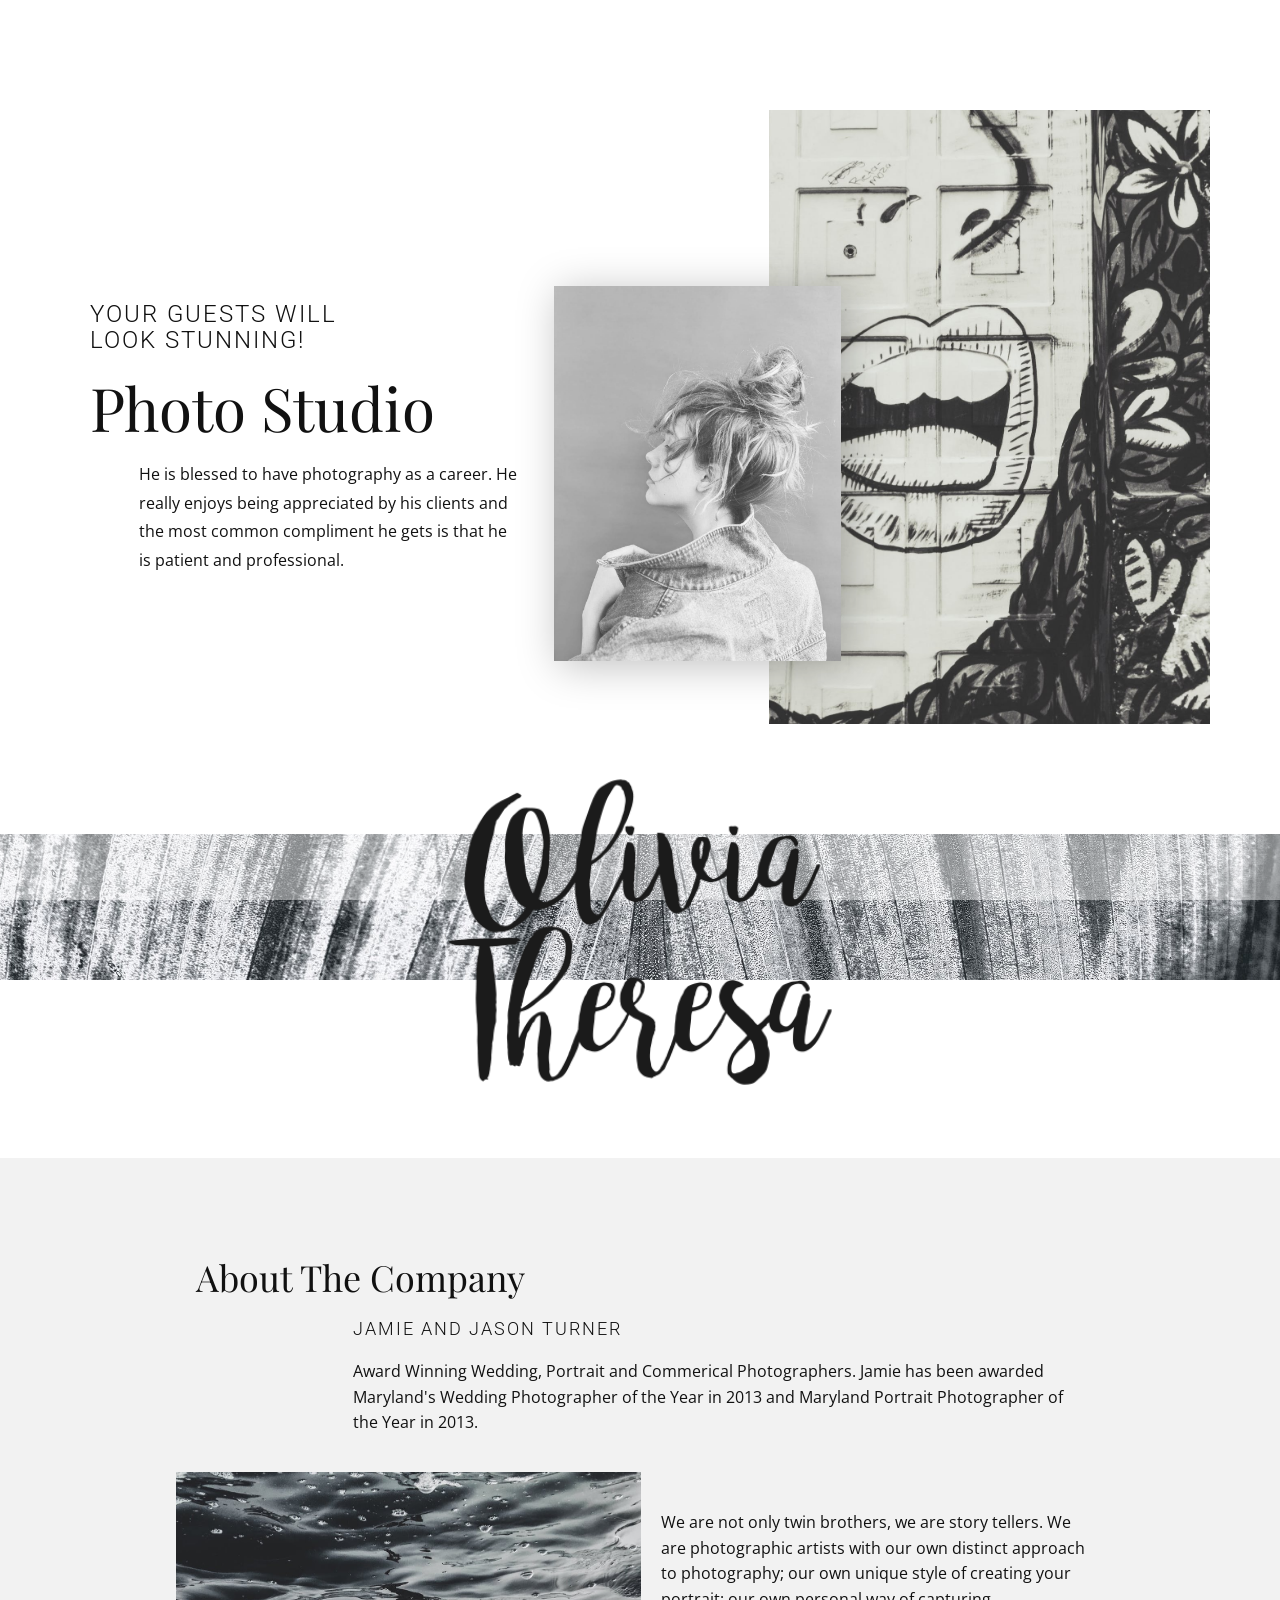
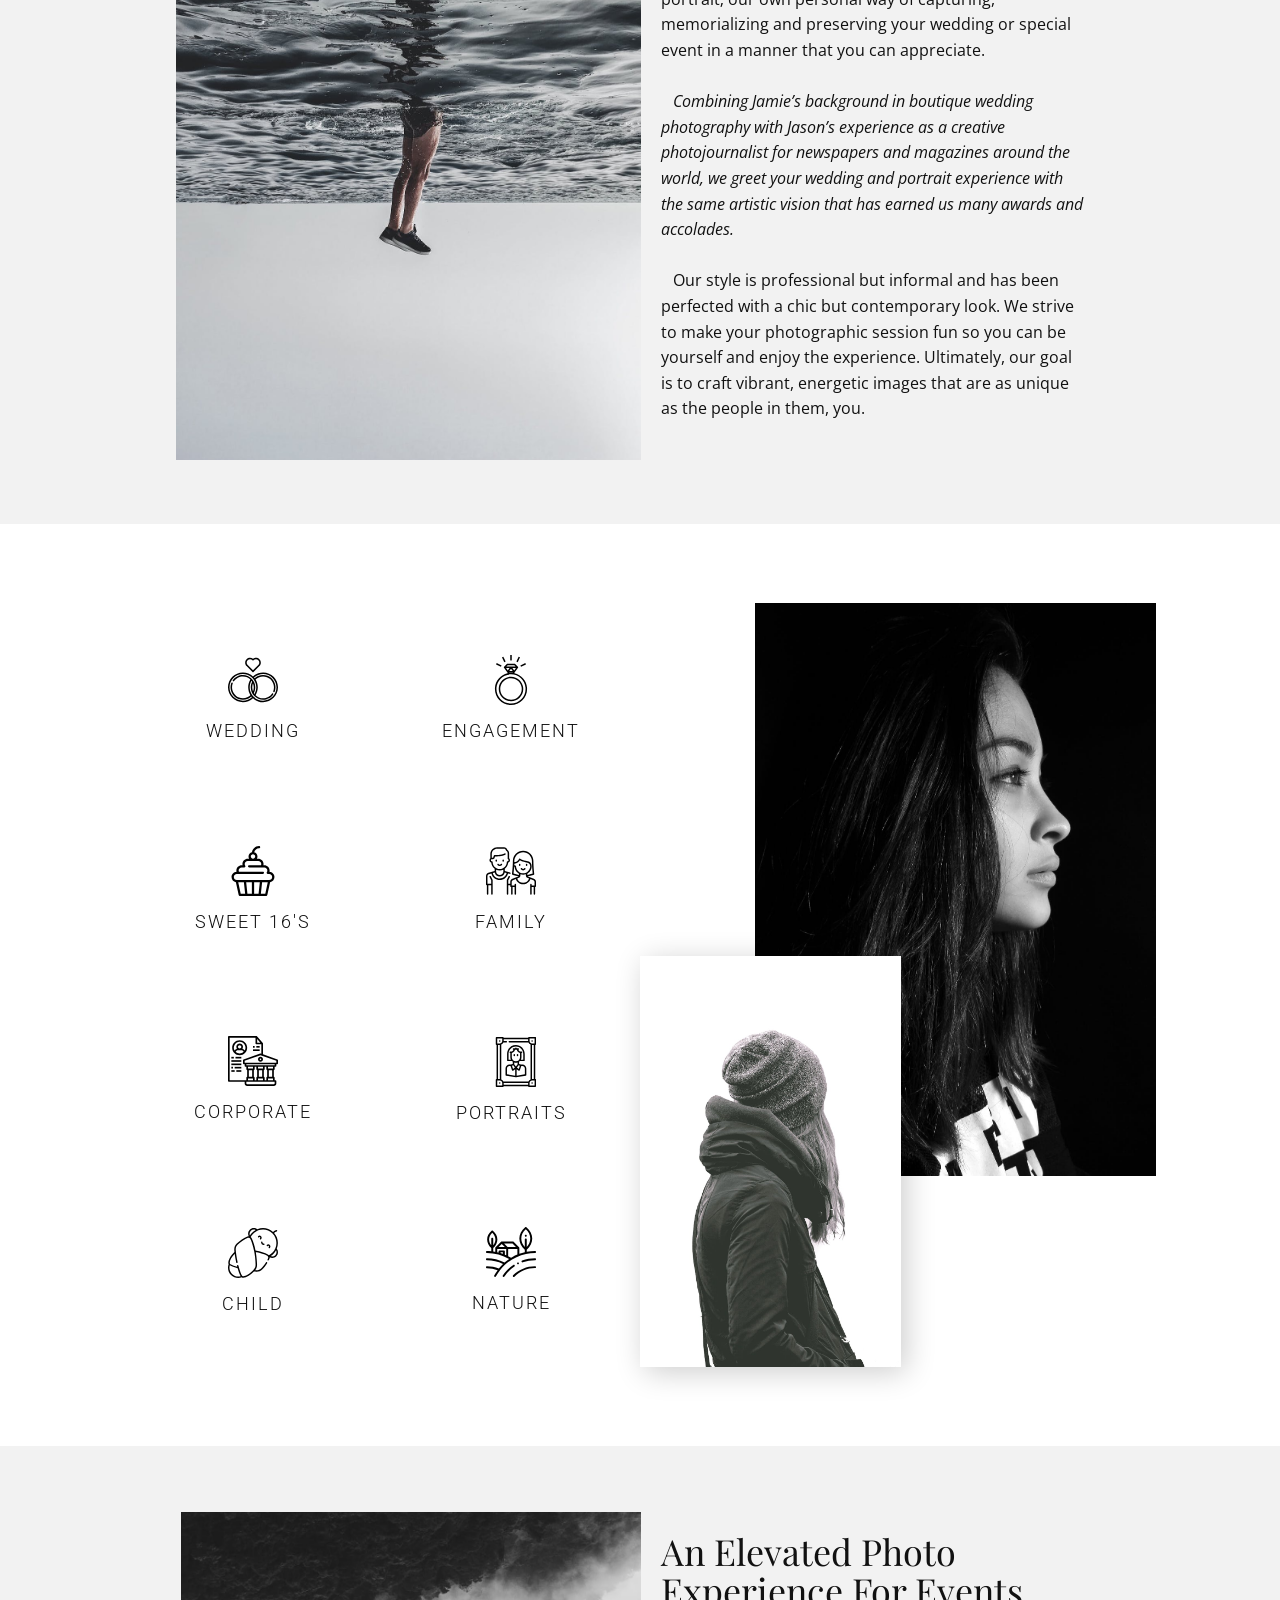
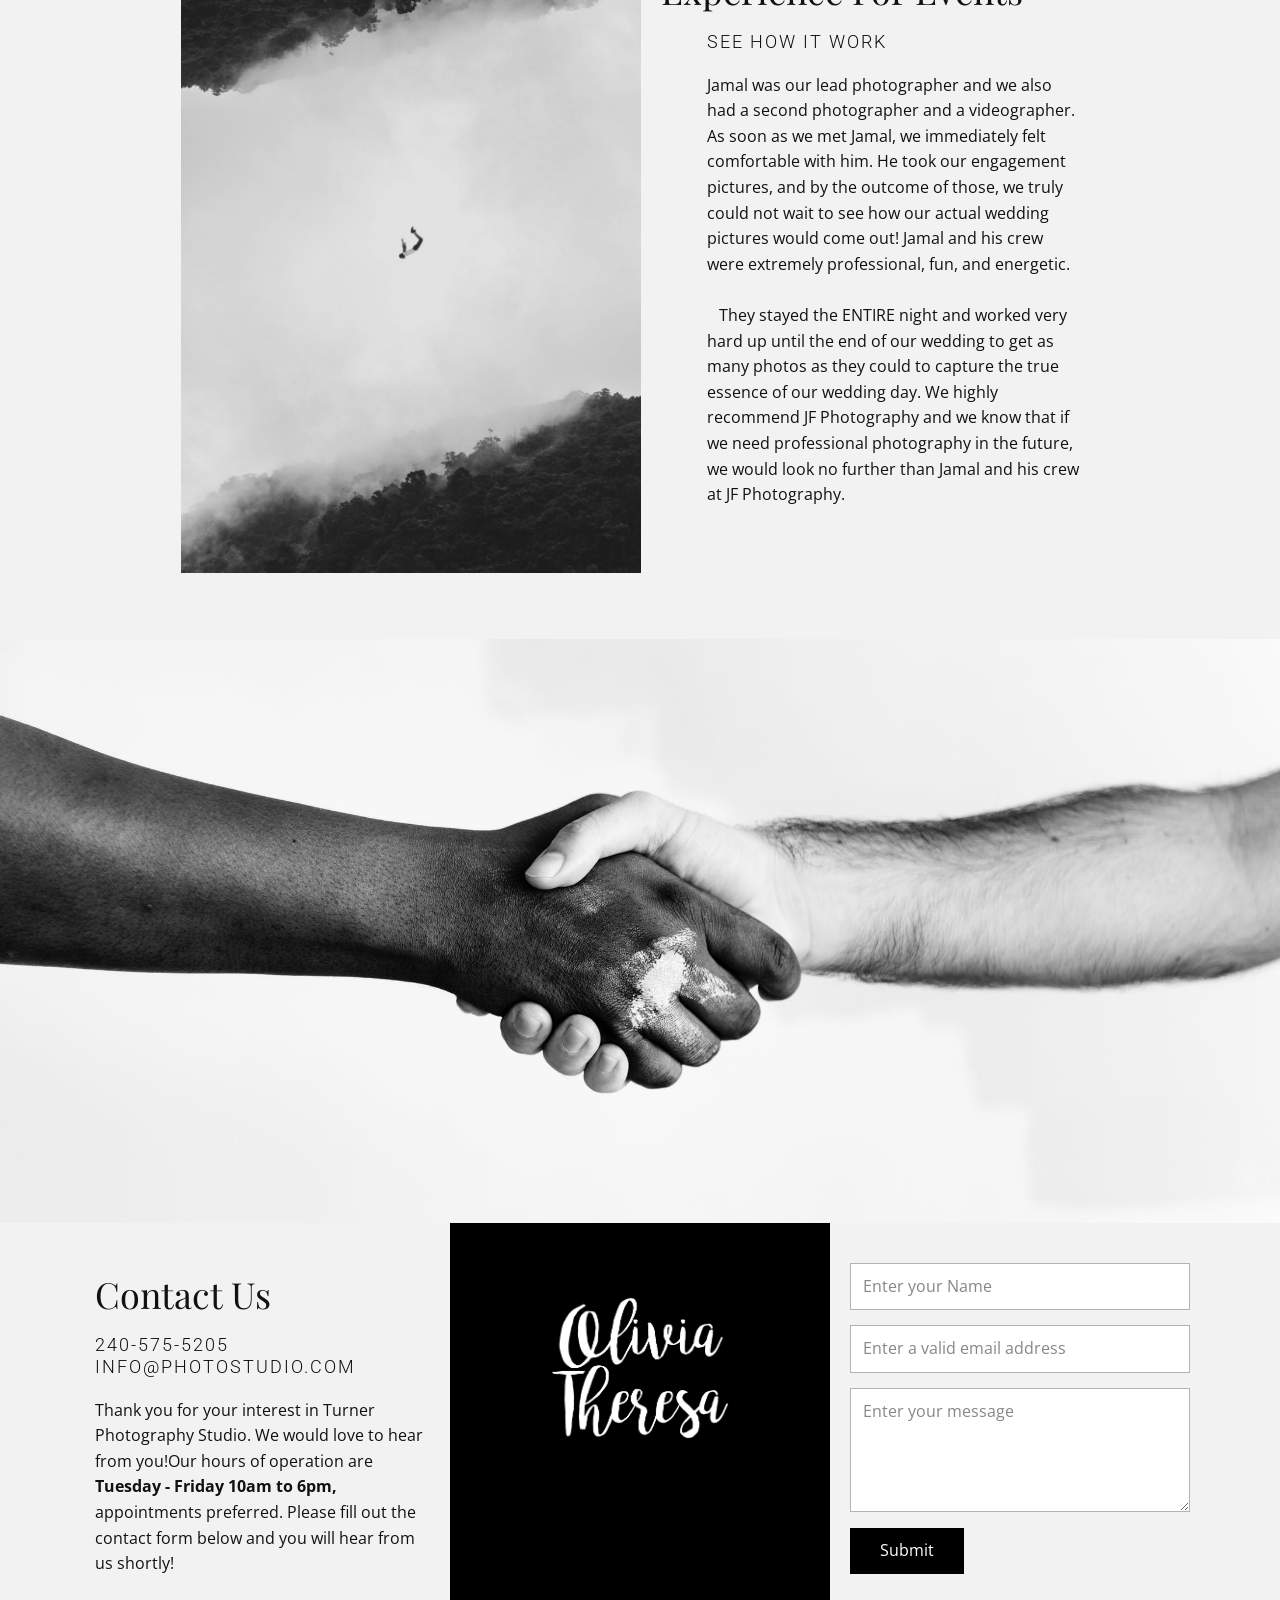
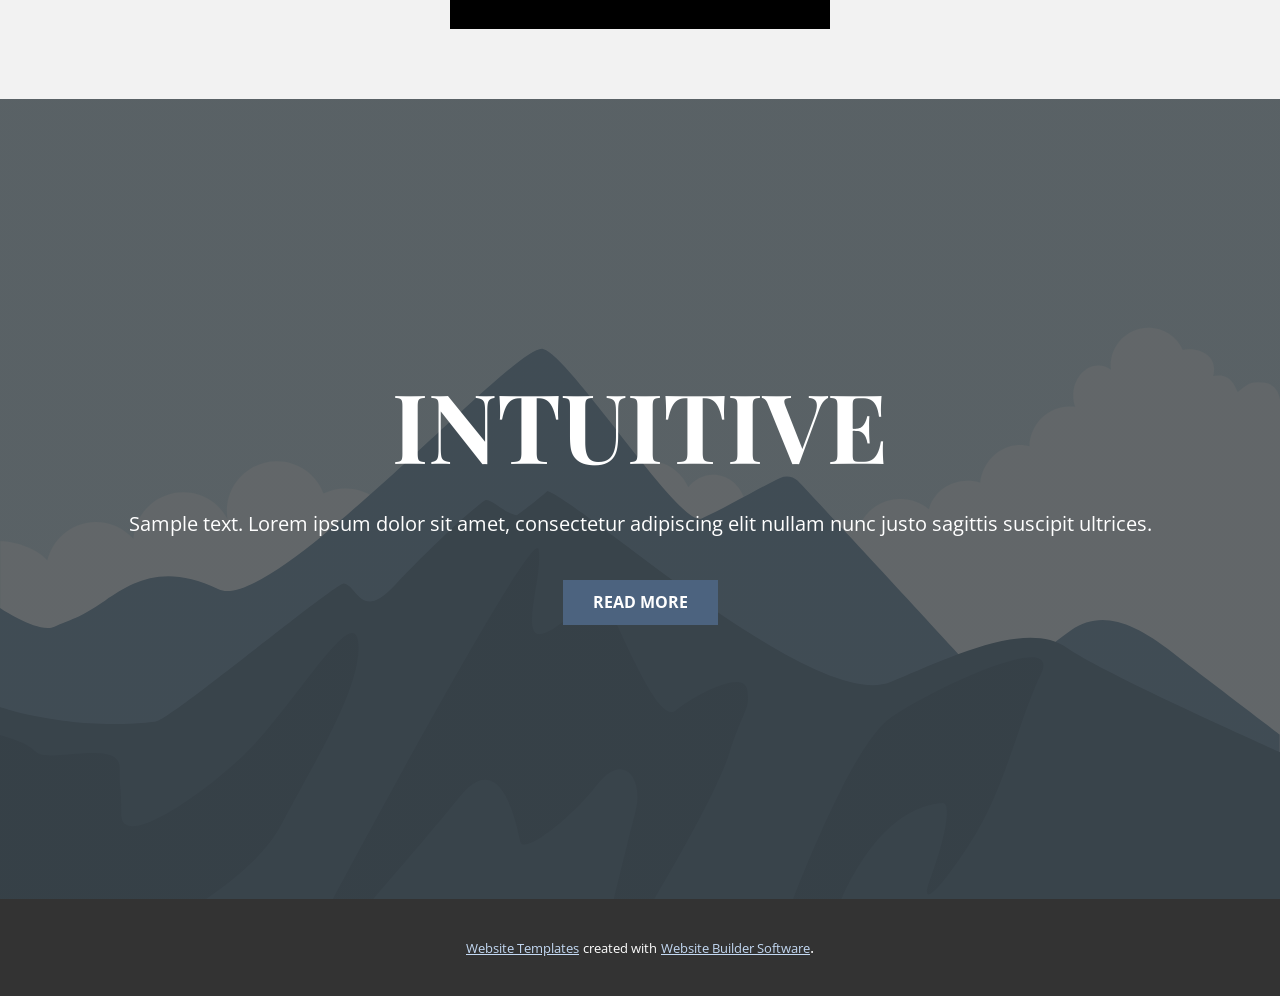
==== Photo-Studio-3.0-1.html @ 744622f9 "try" ====
<!DOCTYPE html>
<html style="font-size: 16px;"><head>
    <meta name="viewport" content="width=device-width, initial-scale=1.0">
    <meta charset="utf-8">
    <meta name="keywords" content="Your guests will look STUNNING!, Photo Studio, About The Company, An Elevated Photo Experience For Events, Contact Us">
    <meta name="description" content="">
    <title>Photo Studio 3.0 1</title>
    <link rel="stylesheet" href="nicepage.css" media="screen">
<link rel="stylesheet" href="Photo-Studio-3.0-1.css" media="screen">
    <script class="u-script" type="text/javascript" src="jquery-1.9.1.min.js" defer=""></script>
    <script class="u-script" type="text/javascript" src="nicepage.js" defer=""></script>
    <meta name="generator" content="Nicepage 4.13.3, nicepage.com">
    <link id="u-theme-google-font" rel="stylesheet" href="https://fonts.googleapis.com/css?family=Roboto:100,100i,300,300i,400,400i,500,500i,700,700i,900,900i|Open+Sans:300,300i,400,400i,500,500i,600,600i,700,700i,800,800i">
    <link id="u-page-google-font" rel="stylesheet" href="https://fonts.googleapis.com/css?family=Playfair+Display:400,400i,500,500i,600,600i,700,700i,800,800i,900,900i">
    
    
    
    
    
    
    
    
    
    <script type="application/ld+json">{
		"@context": "http://schema.org",
		"@type": "Organization",
		"name": ""
}</script>
    <meta name="theme-color" content="#73a3de">
    <meta property="og:title" content="Photo Studio 3.0 1">
    <meta property="og:type" content="website">
  </head>
  <body class="u-body u-xl-mode"> 
    <section class="u-clearfix u-section-1" id="sec-87e8">
      <div class="u-clearfix u-sheet u-sheet-1">
        <div class="u-clearfix u-expanded-width u-layout-wrap u-layout-wrap-1">
          <div class="u-layout">
            <div class="u-layout-row">
              <div class="u-container-style u-layout-cell u-left-cell u-size-30 u-layout-cell-1">
                <div class="u-container-layout u-container-layout-1">
                  <h2 class="u-heading-font u-subtitle u-text u-text-1">Your guests will<br>look STUNNING!
                  </h2>
                  <h1 class="u-heading-font u-text u-title u-text-2">Photo Studio</h1>
                  <p class="u-text u-text-3">He is blessed to have photography as a career. He really enjoys being appreciated by his clients and the most common compliment he gets is that he is patient and professional.</p>
                </div>
              </div>
              <div class="u-container-style u-layout-cell u-right-cell u-size-30 u-layout-cell-2">
                <div class="u-container-layout u-container-layout-2">
                  <img src="/images/pexelsphoto959314.jpeg" alt="" class="u-expanded-width-md u-image u-image-default u-image-1">
                  <img src="/images/pexelsphoto789812.jpeg" alt="" class="u-image u-image-default u-image-2">
                </div>
              </div>
            </div>
          </div>
        </div>
      </div>
    </section>
    <section class="skrollable skrollable-after u-clearfix u-image u-parallax u-shading u-section-2" id="carousel_c554">
      <div class="u-clearfix u-sheet u-sheet-1">
        <img src="/images/Untitled1.png" alt="" class="u-image u-image-contain u-image-default u-image-1" data-image-width="373" data-image-height="299">
      </div>
    </section>
    <section class="u-clearfix u-grey-5 u-section-3" id="sec-b3a9">
      <div class="u-clearfix u-sheet u-sheet-1">
        <div class="u-clearfix u-expanded-width-lg u-expanded-width-md u-expanded-width-sm u-expanded-width-xs u-layout-wrap u-layout-wrap-1">
          <div class="u-layout">
            <div class="u-layout-col">
              <div class="u-size-30">
                <div class="u-layout-row">
                  <div class="u-container-style u-layout-cell u-left-cell u-right-cell u-size-60 u-layout-cell-1">
                    <div class="u-container-layout u-valign-middle u-container-layout-1">
                      <h2 class="u-text u-text-1">About The Company</h2>
                      <h6 class="u-text u-text-2">JAMIE AND JASON TURNER</h6>
                      <p class="u-text u-text-3">Award Winning Wedding, Portrait and Commerical Photographers.&nbsp;Jamie has been awarded Maryland's Wedding Photographer of the Year in 2013 and Maryland Portrait Photographer of the Year in 2013.</p>
                    </div>
                  </div>
                </div>
              </div>
              <div class="u-size-30">
                <div class="u-layout-row">
                  <div class="u-container-style u-image u-layout-cell u-left-cell u-size-30 u-image-1" data-image-width="1149" data-image-height="1500">
                    <div class="u-container-layout u-container-layout-2"></div>
                  </div>
                  <div class="u-container-style u-layout-cell u-right-cell u-size-30 u-layout-cell-3">
                    <div class="u-container-layout u-valign-middle u-container-layout-3">
                      <p class="u-text u-text-4">We are not only twin brothers, we are story tellers. We are photographic artists with our own distinct approach to photography; our own unique style of creating your portrait; our own personal way of capturing,
                                            memorializing and preserving your wedding or special event in a manner that you can appreciate.&nbsp;<br>
                        <br><i>&nbsp; &nbsp;Combining Jamie’s background in boutique wedding photography with Jason’s experience as a creative photojournalist for newspapers and magazines around the world, we greet your wedding and portrait experience with the same artistic vision that has earned us many awards and accolades.</i>
                        <br>
                        <br>&nbsp;
                                            &nbsp;Our style is professional but informal and has been perfected with a chic but contemporary look. We strive to make your photographic session fun so you can be yourself and enjoy the experience.&nbsp;Ultimately,
                                            our goal is to craft vibrant, energetic images that are as unique as the people in them, you.
                      </p>
                    </div>
                  </div>
                </div>
              </div>
            </div>
          </div>
        </div>
      </div>
    </section>
    <section class="u-clearfix u-section-4" id="sec-b6ba">
      <div class="u-clearfix u-sheet u-sheet-1">
        <div class="u-clearfix u-layout-wrap u-layout-wrap-1">
          <div class="u-gutter-0 u-layout">
            <div class="u-layout-row">
              <div class="u-size-30 u-size-60-md">
                <div class="u-layout-col">
                  <div class="u-size-15">
                    <div class="u-layout-row">
                      <div class="u-align-center u-container-style u-layout-cell u-left-cell u-size-30 u-layout-cell-1">
                        <div class="u-container-layout u-valign-middle u-container-layout-1"><span class="u-icon u-icon-circle u-text-black u-icon-1"><svg class="u-svg-link" preserveAspectRatio="xMidYMin slice" viewBox="0 0 512 512" style=""><use xlink:href="#svg-df56"></use></svg><svg class="u-svg-content" viewBox="0 0 512 512" x="0px" y="0px" id="svg-df56" style="enable-background:new 0 0 512 512;"><g><g><path d="M321.473,42.621C312,33.14,299.401,27.918,285.996,27.919c-10.958,0-21.375,3.489-29.985,9.941    c-8.619-6.453-19.042-9.941-30-9.941c-13.405,0-26.006,5.221-35.478,14.7c-19.559,19.557-19.56,51.387,0,70.958l59.995,59.977    c1.515,1.514,3.5,2.272,5.485,2.272s3.971-0.758,5.485-2.273l59.974-59.979C341.028,94.005,341.027,62.175,321.473,42.621z     M310.5,102.606l-54.487,54.492l-54.507-54.491c-13.512-13.519-13.513-35.507,0-49.018c6.543-6.549,15.246-10.155,24.505-10.155    c9.26,0,17.967,3.607,24.518,10.157c1.455,1.455,3.427,2.272,5.485,2.272c0.001,0,0.002,0,0.003,0    c2.058-0.001,4.032-0.819,5.486-2.276c6.537-6.548,15.236-10.153,24.493-10.153c9.258,0,17.96,3.606,24.504,10.157    C324.009,67.099,324.008,89.088,310.5,102.606z"></path>
</g>
</g><g><g><path d="M359.434,178.949c-38.782,0-75.242,14.313-103.496,40.467c-27.203-25.104-63.525-40.467-103.372-40.467    C68.441,178.949,0,247.39,0,331.515s68.441,152.566,152.566,152.566c38.78,0,75.24-14.313,103.496-40.467    c27.203,25.104,63.525,40.467,103.373,40.467c84.125,0,152.565-68.44,152.565-152.566S443.56,178.949,359.434,178.949z     M152.565,468.562c-75.569,0.004-137.05-61.477-137.05-137.047s61.481-137.051,137.051-137.051s137.05,61.481,137.05,137.051    c0,24.087-6.222,47.418-18.076,68.078c-2.371-3.053-4.582-6.213-6.615-9.488c4.267-8.164,7.636-16.781,10.023-25.675    c2.876-10.685,4.324-21.763,4.324-32.913c0-17.108-3.352-33.699-9.961-49.317c-5.823-13.769-13.943-26.251-24.159-37.171    c-0.043-0.046-0.084-0.093-0.129-0.138c-0.939-1.001-1.889-1.994-2.864-2.969c-11.636-11.636-25.186-20.77-40.277-27.152    c-15.619-6.609-32.209-9.961-49.317-9.961c-10.478,0-20.883,1.283-30.948,3.806c-9.774,2.451-19.249,6.093-28.175,10.809    c-8.771,4.623-17.005,10.302-24.473,16.871c-7.437,6.536-14.108,13.932-19.828,22c-1.2,1.696-1.665,3.744-1.314,5.792    c0.341,2.038,1.469,3.827,3.155,5.027c1.324,0.931,2.865,1.427,4.478,1.427c2.514,0,4.882-1.22,6.341-3.269    c10.085-14.211,23.531-26.023,38.881-34.133c7.83-4.137,16.146-7.323,24.721-9.474c8.833-2.224,17.967-3.341,27.162-3.341    c15.019,0,29.582,2.937,43.277,8.73c12.557,5.31,23.892,12.827,33.761,22.314c-14.887,24.059-22.735,51.627-22.735,80.146    c0,29.366,8.348,56.815,22.783,80.115c-3.935,3.786-8.143,7.29-12.574,10.453c-6.092,4.356-12.639,8.089-19.456,11.119    c-14.202,6.3-29.365,9.506-45.056,9.506c-13.55,0-26.79-2.41-39.346-7.168c-10.395-3.93-20.139-9.402-28.941-16.271    c-8.72-6.795-16.374-14.822-22.735-23.862c-13.199-18.774-20.17-40.868-20.17-63.892c0-13.312,2.327-26.334,6.92-38.695    c1.489-4.013-0.569-8.482-4.582-9.971c-0.869-0.321-1.779-0.486-2.7-0.486c-3.217,0-6.144,2.027-7.272,5.058    c-5.233,14.088-7.881,28.93-7.881,44.094c0.01,26.241,7.954,51.417,22.993,72.797c7.24,10.312,15.96,19.457,25.9,27.203    c10.033,7.82,21.121,14.058,32.975,18.535c14.315,5.42,29.396,8.172,44.839,8.172l0.021-0.052v0.052    c17.853,0,35.126-3.652,51.334-10.839c7.778-3.456,15.236-7.717,22.176-12.671c4.371-3.117,8.552-6.523,12.5-10.176    c2.112,2.736,4.314,5.399,6.602,7.984C219.863,455.815,187.248,468.562,152.565,468.562z M263.758,331.517    c0,9.806-1.273,19.528-3.786,28.889c-1.093,4.067-2.431,8.065-3.982,11.982c-5.141-12.99-7.747-26.727-7.747-40.871    c-0.001-9.805,1.271-19.528,3.785-28.9c1.092-4.063,2.429-8.057,3.977-11.97C261.152,303.643,263.758,317.378,263.758,331.517z     M359.434,468.566c-75.57,0-137.051-61.481-137.051-137.051c0-24.086,6.222-47.418,18.075-68.078    c2.368,3.052,4.577,6.21,6.608,9.481c-4.263,8.168-7.63,16.787-10.016,25.676c-2.875,10.695-4.323,21.763-4.323,32.923    c0,17.108,3.351,33.699,9.961,49.317c5.832,13.791,13.968,26.289,24.205,37.22c0.021,0.022,0.04,0.046,0.062,0.067    c0.947,1.009,1.903,2.009,2.885,2.991c11.636,11.636,25.186,20.77,40.277,27.152c15.619,6.609,32.21,9.961,49.328,9.961    c10.468,0,20.884-1.283,30.947-3.817c9.765-2.45,19.239-6.082,28.166-10.798c8.771-4.634,17.004-10.312,24.472-16.871    c7.437-6.536,14.109-13.932,19.829-22c2.472-3.496,1.645-8.347-1.841-10.819c-1.324-0.931-2.876-1.427-4.489-1.427    c-2.514,0-4.883,1.22-6.33,3.269c-10.085,14.211-23.531,26.013-38.892,34.133c-7.819,4.137-16.135,7.323-24.71,9.475    c-8.833,2.213-17.967,3.34-27.162,3.34c-15.019,0-29.583-2.947-43.288-8.74c-12.545-5.311-23.88-12.827-33.749-22.312    c14.886-24.058,22.733-51.624,22.733-80.142c0-29.368-8.35-56.819-22.787-80.12c3.936-3.786,8.148-7.292,12.578-10.456    c6.092-4.344,12.639-8.088,19.456-11.119c14.212-6.299,29.366-9.495,45.057-9.495c13.549,0,26.789,2.41,39.346,7.158    c0.051,0.021,0.103,0.041,0.144,0.051l0.021,0.011c10.374,3.951,20.097,9.432,28.879,16.291    c8.699,6.795,16.332,14.832,22.673,23.862c13.178,18.753,20.138,40.826,20.128,63.819c0,13.312-2.327,26.334-6.92,38.695    c-0.713,1.944-0.641,4.044,0.228,5.926c0.858,1.893,2.399,3.32,4.343,4.044c0.88,0.321,1.78,0.487,2.7,0.487    c3.227,0,6.155-2.028,7.282-5.059c5.233-14.108,7.882-28.94,7.882-44.094c-0.01-26.242-7.955-51.417-22.994-72.807    c-7.24-10.302-15.949-19.457-25.889-27.193c-10.033-7.82-21.132-14.057-32.986-18.547c-14.315-5.419-29.406-8.161-44.838-8.161    h-0.01c-17.854,0-35.126,3.641-51.335,10.84c-7.778,3.443-15.246,7.705-22.186,12.671c-4.371,3.117-8.552,6.523-12.499,10.172    c-2.112-2.736-4.314-5.399-6.603-7.984c25.333-23.297,57.949-36.045,92.633-36.045c75.57,0,137.051,61.481,137.051,137.051    C496.485,407.085,435.004,468.566,359.434,468.566z"></path>
</g>
</g></svg></span>
                          <h6 class="u-text u-text-1">Wedding</h6>
                        </div>
                      </div>
                      <div class="u-align-center u-container-style u-layout-cell u-size-30 u-layout-cell-2">
                        <div class="u-container-layout u-valign-middle u-container-layout-2"><span class="u-icon u-icon-circle u-text-black u-icon-2"><svg class="u-svg-link" preserveAspectRatio="xMidYMin slice" viewBox="0 0 512 512" style=""><use xlink:href="#svg-9abe"></use></svg><svg class="u-svg-content" viewBox="0 0 512 512" x="0px" y="0px" id="svg-9abe" style="enable-background:new 0 0 512 512;"><g><g><rect x="248.282" width="15.437" height="55.646"></rect>
</g>
</g><g><g><rect x="301.818" y="37.505" transform="matrix(0.4198 -0.9076 0.9076 0.4198 150.2104 325.4243)" width="55.645" height="15.436"></rect>
</g>
</g><g><g><rect x="352.888" y="94.013" transform="matrix(0.9051 -0.4251 0.4251 0.9051 -7.1327 171.4971)" width="55.644" height="15.437"></rect>
</g>
</g><g><g><rect x="123.564" y="73.921" transform="matrix(0.4252 -0.9051 0.9051 0.4252 -16.6274 177.3064)" width="15.437" height="55.646"></rect>
</g>
</g><g><g><rect x="174.632" y="17.401" transform="matrix(0.9076 -0.4198 0.4198 0.9076 -2.1385 80.7295)" width="15.436" height="55.645"></rect>
</g>
</g><g><g><path d="M290.936,186.543v-6.118h1.686l35.049-49.114c0.269-0.375,0.487-0.77,0.682-1.175c0.557-1.074,0.877-2.292,0.877-3.583    v-3.216l-32.892-32.611h-80.676l-32.891,32.611v3.216c0,1.27,0.311,2.467,0.851,3.529c0.199,0.419,0.422,0.828,0.698,1.213    l35.059,49.13h1.686v6.118C147.03,202.608,91.399,268.625,91.399,347.399C91.399,438.16,165.24,512,256,512    S420.6,438.16,420.6,347.399C420.602,268.625,364.972,202.608,290.936,186.543z M288.649,159.42l-17.874-25.047h35.747    L288.649,159.42z M275.499,180.425v2.374h-38.997v-2.374H275.499z M238.344,164.987l17.657-24.743l17.657,24.743H238.344z     M222.019,106.164h67.964l12.882,12.772h-93.726L222.019,106.164z M205.48,134.372h35.747l-17.874,25.047L205.48,134.372z     M256.001,496.563c-82.249,0-149.163-66.915-149.163-149.163s66.915-149.163,149.163-149.163s149.163,66.915,149.163,149.163    S338.25,496.563,256.001,496.563z"></path>
</g>
</g><g><g><path d="M256.001,221.877c-69.213,0-125.523,56.309-125.523,125.523s56.31,125.523,125.523,125.523    s125.523-56.309,125.523-125.523S325.214,221.877,256.001,221.877z M256.001,457.485c-60.701,0-110.086-49.384-110.086-110.086    s49.384-110.086,110.086-110.086s110.086,49.384,110.086,110.086C366.087,408.102,316.702,457.485,256.001,457.485z"></path>
</g>
</g></svg></span>
                          <h6 class="u-text u-text-2">Engagement</h6>
                        </div>
                      </div>
                    </div>
                  </div>
                  <div class="u-size-15">
                    <div class="u-layout-row">
                      <div class="u-align-center u-container-style u-layout-cell u-left-cell u-size-30 u-layout-cell-3">
                        <div class="u-container-layout u-valign-middle u-container-layout-3"><span class="u-icon u-icon-circle u-text-black u-icon-3"><svg class="u-svg-link" preserveAspectRatio="xMidYMin slice" viewBox="0 0 440.585 440.585" style=""><use xlink:href="#svg-d9b6"></use></svg><svg class="u-svg-content" viewBox="0 0 440.585 440.585" x="0px" y="0px" id="svg-d9b6" style="enable-background:new 0 0 440.585 440.585;"><path d="M409.38,272.934c0-24.792-19.475-45.122-43.93-46.494c0.808-3.457,1.22-7.02,1.22-10.631  c0-25.678-20.891-46.568-46.568-46.568h-8.022c0.797-3.435,1.203-6.972,1.203-10.558c0-25.678-20.891-46.567-46.568-46.567h-12.171  c3.248-5.722,5.112-12.327,5.112-19.363c0-17.947-12.077-33.115-28.527-37.834C235.08,35.035,252.655,20,273.68,20  c5.522,0,10-4.477,10-10s-4.478-10-10-10c-31.943,0-58.428,23.755-62.755,54.524c-17.196,4.215-29.996,19.751-29.996,38.228  c0,7.036,1.865,13.641,5.112,19.363h-12.17c-25.678,0-46.568,20.89-46.568,46.567c0,3.586,0.407,7.124,1.203,10.558h-8.022  c-25.678,0-46.568,20.891-46.568,46.568c0,3.611,0.413,7.174,1.22,10.631c-24.455,1.372-43.93,21.702-43.93,46.494  c0,22.868,16.574,41.925,38.338,45.824l24.617,113.938c0.995,4.603,5.065,7.888,9.774,7.888h58.146c0.007,0,0.014,0.001,0.021,0.001  c0.006,0,0.012-0.001,0.018-0.001h116.348c0.006,0,0.012,0.001,0.018,0.001c0.007,0,0.014-0.001,0.021-0.001h58.145  c4.709,0,8.78-3.285,9.774-7.888l24.617-113.938C392.806,314.858,409.38,295.802,409.38,272.934z M200.929,92.752  c0-10.677,8.687-19.363,19.363-19.363c10.677,0,19.363,8.687,19.363,19.363c0,10.677-8.687,19.363-19.363,19.363  C209.616,112.115,200.929,103.429,200.929,92.752z M90.164,319.501h49.89l10.92,101.083h-38.97L90.164,319.501z M280.414,319.501  l-10.92,101.083h-39.202V319.501H280.414z M210.293,420.584h-39.202l-10.92-101.083h50.121V420.584z M328.581,420.584h-38.97  l10.919-101.083h49.89L328.581,420.584z M362.812,299.501H77.773c-14.65,0-26.568-11.918-26.568-26.567  c0-14.649,11.918-26.568,26.568-26.568h229.862c5.522,0,10-4.478,10-10c0-5.522-4.478-10-10-10H96.115  c-1.437-3.31-2.2-6.884-2.2-10.557c0-14.649,11.918-26.568,26.568-26.568h23.144c3.706,0,7.107-2.049,8.84-5.325  c1.732-3.275,1.511-7.241-0.575-10.304c-3.002-4.409-4.589-9.571-4.589-14.929c0-14.649,11.918-26.567,26.568-26.567h92.843  c14.649,0,26.568,11.918,26.568,26.567c0,3.673-0.763,7.248-2.2,10.558H186.337c-5.523,0-10,4.478-10,10c0,5.522,4.477,10,10,10  h110.621h23.144c14.649,0,26.568,11.919,26.568,26.568c0,5.356-1.587,10.519-4.59,14.929c-2.086,3.063-2.307,7.027-0.574,10.303  c1.732,3.276,5.134,5.325,8.84,5.325h12.466c14.649,0,26.568,11.919,26.568,26.568C389.38,287.583,377.461,299.501,362.812,299.501z  "></path></svg></span>
                          <h6 class="u-text u-text-3">Sweet 16's</h6>
                        </div>
                      </div>
                      <div class="u-align-center u-container-style u-layout-cell u-size-30 u-layout-cell-4">
                        <div class="u-container-layout u-valign-middle u-container-layout-4"><span class="u-icon u-icon-circle u-text-black u-icon-4"><svg class="u-svg-link" preserveAspectRatio="xMidYMin slice" viewBox="0 0 512 512" style=""><use xlink:href="#svg-4b68"></use></svg><svg class="u-svg-content" viewBox="0 0 512 512" x="0px" y="0px" id="svg-4b68" style="enable-background:new 0 0 512 512;"><g><g><path d="M246.334,271.007l-53.833-16.15v-21.805c19.895-14.732,33.355-37.684,35.266-63.805    c10.392-3.128,17.984-12.787,17.984-24.185c0-7.378-3.316-14.371-8.875-19.125V74.062c0-14.222-7.203-27.525-19.008-35.497    C213.921,23.737,200.621,13.312,185,13.312h-71c-38.392,0-69.625,31.233-69.625,69.625v43c-5.559,4.754-8.875,11.746-8.875,19.125    c0,11.398,7.592,21.057,17.984,24.185c1.911,26.121,15.37,49.073,35.266,63.805v21.805l-64.431,19.329    C9.773,278.55,0,291.685,0,306.872v86.69c0,4.142,3.358,7.5,7.5,7.5h1.375v90.125c0,4.142,3.358,7.5,7.5,7.5s7.5-3.358,7.5-7.5    v-90.125H53.25v90.125c0,4.142,3.358,7.5,7.5,7.5c4.142,0,7.5-3.358,7.5-7.5v-142c0-1.165-0.271-2.313-0.792-3.354l-17.75-35.5    c-1.852-3.705-6.356-5.207-10.062-3.354c-3.705,1.852-5.207,6.357-3.354,10.062l16.958,33.917v35.104H16.375H15v-79.19    c0-8.511,5.478-15.873,13.63-18.319l26.933-8.08c9.156,38.905,44.392,67.338,85.063,67.338c20.911,0,41.145-7.503,56.974-21.128    c14.058-12.1,23.865-28.336,28.071-46.216l16.352,4.907c0.719,0.216,1.444,0.318,2.158,0.318c3.226,0,6.206-2.098,7.181-5.347    C252.552,276.378,250.301,272.197,246.334,271.007z M68.25,162.812c0-4.142-3.358-7.5-7.5-7.5c-5.652,0-10.25-4.598-10.25-10.25    c0-3.638,1.924-6.93,5.147-8.806c0.166-0.097,0.317-0.211,0.474-0.319c1.427-0.725,3.01-1.125,4.629-1.125h11.353    c7.06,0,13.303-4.5,15.535-11.197l5.167-15.5c17.632-0.389,73.2-2.857,104.424-18.47c3.705-1.852,5.207-6.357,3.354-10.062    c-1.852-3.705-6.356-5.207-10.062-3.354C157.03,92.974,88.067,93.187,87.374,93.187c-3.228,0.001-6.094,2.066-7.114,5.128    l-6.852,20.557c-0.188,0.562-0.711,0.94-1.305,0.94H60.75c-0.459,0-0.917,0.02-1.375,0.045v-36.92    c0-30.12,24.505-54.625,54.625-54.625h71c9.408,0,17.313,6.78,18.796,16.121c0.359,2.26,1.73,4.233,3.723,5.357    c8.855,4.994,14.355,14.294,14.355,24.272v55.712c0,2.67,1.42,5.139,3.728,6.482c3.223,1.876,5.147,5.168,5.147,8.806    c0,5.652-4.598,10.25-10.25,10.25c-4.142,0-7.5,3.358-7.5,7.5c0,39.908-32.467,72.375-72.375,72.375S68.25,202.719,68.25,162.812z     M177.5,242.005v18.432c0,20.333-16.542,36.875-36.875,36.875c-20.301,0-36.82-16.49-36.873-36.779    c0-0.036-0.002-0.072-0.002-0.107v-18.421c11.211,5.241,23.704,8.182,36.875,8.182S166.289,247.247,177.5,242.005z     M187.813,315.315c-13.108,11.283-29.867,17.497-47.188,17.497c-34,0-63.401-23.987-70.649-56.662l19.715-5.914    c4.595,23.933,25.681,42.076,50.934,42.076c25.254,0,46.339-18.143,50.934-42.077l19.714,5.915    C207.912,291.302,199.696,305.088,187.813,315.315z"></path>
</g>
</g><g><g><path d="M163.1,183.614c-3.217-2.61-7.94-2.117-10.549,1.1c-3.19,3.934-7.425,6.1-11.925,6.1s-8.735-2.166-11.925-6.1    c-2.608-3.217-7.332-3.709-10.549-1.1c-3.217,2.609-3.709,7.332-1.1,10.549c6.004,7.403,14.596,11.65,23.573,11.65    s17.569-4.247,23.575-11.65C166.809,190.945,166.317,186.223,163.1,183.614z"></path>
</g>
</g><g><g><path d="M105.125,137.562c-4.142,0-7.5,3.358-7.5,7.5v8.875c0,4.142,3.358,7.5,7.5,7.5c4.142,0,7.5-3.358,7.5-7.5v-8.875    C112.625,140.921,109.267,137.562,105.125,137.562z"></path>
</g>
</g><g><g><path d="M176.125,137.562c-4.142,0-7.5,3.358-7.5,7.5v8.875c0,4.142,3.358,7.5,7.5,7.5c4.142,0,7.5-3.358,7.5-7.5v-8.875    C183.625,140.921,180.267,137.562,176.125,137.562z"></path>
</g>
</g><g><g><path d="M402.725,227.987c-3.217-2.61-7.94-2.117-10.549,1.1c-3.19,3.934-7.425,6.1-11.925,6.1s-8.735-2.166-11.925-6.1    c-2.608-3.217-7.332-3.709-10.549-1.1c-3.217,2.609-3.709,7.332-1.1,10.549c6.005,7.404,14.598,11.65,23.575,11.65    c8.977,0,17.567-4.246,23.573-11.65C406.434,235.32,405.942,230.596,402.725,227.987z"></path>
</g>
</g><g><g><path d="M344.75,181.937c-4.142,0-7.5,3.358-7.5,7.5v8.875c0,4.142,3.358,7.5,7.5,7.5c4.142,0,7.5-3.358,7.5-7.5v-8.875    C352.25,185.294,348.892,181.937,344.75,181.937z"></path>
</g>
</g><g><g><path d="M415.75,181.937c-4.142,0-7.5,3.358-7.5,7.5v8.875c0,4.142,3.358,7.5,7.5,7.5c4.142,0,7.5-3.358,7.5-7.5v-8.875    C423.25,185.296,419.892,181.937,415.75,181.937z"></path>
</g>
</g><g><g><path d="M490.549,335.529l-60.856-24.343c-0.517-0.207-1.009-0.454-1.475-0.733c41.218-8.3,60.521-16.101,61.375-16.451    c3.134-1.284,5.019-4.51,4.599-7.871c-0.088-0.706-8.817-71.242-8.817-132.195c0-57.966-47.159-105.125-105.125-105.125    s-105.125,47.16-105.125,105.127c0,60.924-8.729,131.489-8.817,132.195c-0.42,3.361,1.464,6.586,4.599,7.871    c0.854,0.35,20.157,8.15,61.375,16.451c-0.466,0.279-0.958,0.526-1.475,0.733l-60.855,24.342    c-13.031,5.212-21.451,17.649-21.451,31.684v18.849H228v-35.104l16.958-33.917c1.853-3.705,0.351-8.21-3.354-10.062    c-3.705-1.853-8.21-0.351-10.062,3.354l-17.75,35.5c-0.521,1.042-0.792,2.189-0.792,3.354v142c0,4.142,3.358,7.5,7.5,7.5    c4.142,0,7.5-3.358,7.5-7.5v-90.125h20.5v10.254c0,1.99,0.791,3.898,2.198,5.305c1.406,1.406,3.313,2.195,5.302,2.195    c0.001,0,0.002,0,0.004,0h1.371v72.371c0,4.142,3.358,7.5,7.5,7.5c4.142,0,7.5-3.358,7.5-7.5v-72.375h20.5v72.375    c0,4.142,3.358,7.5,7.5,7.5c4.142,0,7.5-3.358,7.5-7.5v-97.625c0-4.142-3.358-7.5-7.5-7.5c-4.142,0-7.5,3.358-7.5,7.5v10.25H263.5    v-36.6c0-7.866,4.719-14.836,12.022-17.757l29.917-11.967c10.279,32.414,40.433,54.698,74.811,54.698s64.532-22.285,74.811-54.698    l29.917,11.967c7.303,2.921,12.022,9.892,12.022,17.757v36.6h-29.375v-10.25c0-4.142-3.358-7.5-7.5-7.5    c-4.142,0-7.5,3.358-7.5,7.5v97.625c0,4.142,3.358,7.5,7.5,7.5c4.142,0,7.5-3.358,7.5-7.5v-72.375h20.5v72.375    c0,4.142,3.358,7.5,7.5,7.5c4.142,0,7.5-3.358,7.5-7.5v-72.375h1.375c4.142,0,7.5-3.358,7.5-7.5v-44.1    C512,353.178,503.58,340.742,490.549,335.529z M290.124,153.937c0.001-49.696,40.431-90.125,90.126-90.125    s90.125,40.43,90.125,90.125c0,51.49,6.124,109.623,8.231,128.098c-8.309,2.823-26.493,8.386-55.356,14.114v-12.912    c4.164-2.35,8.147-5.039,11.89-8.065c15.239-12.317,26.006-29.568,30.319-48.573c1.437-6.333,2.166-12.864,2.166-19.412    c0-43.685-31.643-49.967-62.243-56.042c-19.57-3.885-39.806-7.903-55.947-20.815c-1.765-1.413-4.077-1.949-6.286-1.466    c-2.209,0.482-4.085,1.939-5.103,3.959c-0.042,0.083-4.244,8.355-11.351,16.41c-6.019,6.822-15.472,14.954-26.321,14.954    c-3.692,0-7.199,0.803-10.363,2.234C290.084,162.234,290.124,158.064,290.124,153.937z M380.25,279.563    c-16.746,0-32.466-5.553-45.461-16.057c-12.629-10.208-21.55-24.494-25.121-40.227c-1.19-5.245-1.793-10.66-1.793-16.092    c0-4.142-3.358-7.5-7.5-7.5c-5.652,0-10.25-4.598-10.25-10.25s4.598-10.25,10.25-10.25c22.743,0,39.239-20.594,46.688-32.116    c17.491,11.261,37.496,15.233,55.398,18.788c32.963,6.544,50.164,11.354,50.164,41.329c0,5.433-0.604,10.847-1.793,16.092    c-3.57,15.733-12.492,30.019-25.121,40.227C412.716,274.011,396.996,279.563,380.25,279.563z M281.894,282.035    c1.327-11.638,4.248-39.011,6.228-70.545c1.571,0.876,3.235,1.604,4.988,2.132c0.32,4.378,0.965,8.722,1.931,12.977    c4.313,19.005,15.081,36.256,30.319,48.573c3.743,3.026,7.726,5.715,11.89,8.065v12.912    C308.382,290.42,290.198,284.857,281.894,282.035z M380.25,377.188c-28.18,0-52.858-18.501-60.846-45.284l16.973-6.789    c9.642-3.857,15.873-13.059,15.873-23.444v-11.745c8.97,3.034,18.432,4.638,28,4.638s19.03-1.604,28-4.638v11.745    c0,10.385,6.23,19.587,15.872,23.444l16.974,6.79C433.108,358.685,408.431,377.188,380.25,377.188z"></path>
</g>
</g></svg></span>
                          <h6 class="u-text u-text-4">Family</h6>
                        </div>
                      </div>
                    </div>
                  </div>
                  <div class="u-size-15">
                    <div class="u-layout-row">
                      <div class="u-align-center u-container-style u-layout-cell u-left-cell u-size-30 u-layout-cell-5">
                        <div class="u-container-layout u-valign-middle u-container-layout-5"><span class="u-icon u-icon-circle u-text-black u-icon-5"><svg class="u-svg-link" preserveAspectRatio="xMidYMin slice" viewBox="0 0 480 480" style=""><use xlink:href="#svg-d13d"></use></svg><svg class="u-svg-content" viewBox="0 0 480 480" id="svg-d13d"><path d="m474.640625 224.449219-138.640625-48.527344v-103.921875c0-1.9375-.703125-3.804688-1.976562-5.265625l-56-64c-1.519532-1.738281-3.714844-2.734375-6.023438-2.734375h-264c-4.417969 0-8 3.582031-8 8v424c0 4.417969 3.582031 8 8 8h152v16c0 13.253906 10.746094 24 24 24h256c13.253906 0 24-10.746094 24-24v-24c0-4.417969-3.582031-8-8-8h-8v-24c0-4.417969-3.582031-8-8-8v-64c4.417969 0 8-3.582031 8-8v-24h8c4.417969 0 8-3.582031 8-8v-16h8c4.417969 0 8-3.582031 8-8v-32c0-3.402344-2.148438-6.429688-5.359375-7.550781zm-194.640625-195.152344 30.398438 34.703125h-30.398438zm-264 394.703125v-408h248v56c0 4.417969 3.582031 8 8 8h48v90.320312l-5.359375-1.871093c-1.710937-.597657-3.570313-.597657-5.28125 0l-160 56c-3.210937 1.121093-5.359375 4.148437-5.359375 7.550781v32c0 4.417969 3.582031 8 8 8h8v16c0 4.417969 3.582031 8 8 8h8v24c0 4.417969 3.582031 8 8 8v64c-4.417969 0-8 3.582031-8 8v24zm256-128v24c0 4.417969 3.582031 8 8 8v64c-4.417969 0-8 3.582031-8 8v24h-16v-24c0-4.417969-3.582031-8-8-8v-64c4.417969 0 8-3.582031 8-8v-24zm96 0v24c0 4.417969 3.582031 8 8 8v64c-4.417969 0-8 3.582031-8 8v24h-16v-24c0-4.417969-3.582031-8-8-8v-64c4.417969 0 8-3.582031 8-8v-24zm-72 32h32v64h-32zm-8 80h48v16h-48zm48-96h-48v-16h48zm-136 16h32v64h-32zm-8 80h48v16h-48zm48-96h-48v-16h48zm208 144c0 4.417969-3.582031 8-8 8h-256c-4.417969 0-8-3.582031-8-8v-16h272zm-64-32v-16h48v16zm40-32h-32v-64h32zm8-80h-48v-16h48zm16-32h-272v-8h272zm16-24h-304v-18.320312l152-53.199219 152 53.199219zm0 0"></path><path d="m288 224c0 13.253906 10.746094 24 24 24s24-10.746094 24-24-10.746094-24-24-24-24 10.746094-24 24zm32 0c0 4.417969-3.582031 8-8 8s-8-3.582031-8-8 3.582031-8 8-8 8 3.582031 8 8zm0 0"></path><path d="m112 184c39.765625 0 72-32.234375 72-72s-32.234375-72-72-72-72 32.234375-72 72c.042969 39.746094 32.253906 71.957031 72 72zm-38.679688-31.609375c3.210938-9.800781 12.367188-16.417969 22.679688-16.390625h32c10.3125-.027344 19.46875 6.589844 22.679688 16.390625-21.589844 20.808594-55.769532 20.808594-77.359376 0zm22.679688-48.390625c0-8.835938 7.164062-16 16-16s16 7.164062 16 16-7.164062 16-16 16-16-7.164062-16-16zm16-48c19.660156-.019531 37.886719 10.28125 48.011719 27.132812 10.125 16.851563 10.660156 37.78125 1.414062 55.132813-5.277343-8.160156-13.375-14.09375-22.746093-16.664063 8.847656-13.363281 6.449218-31.207031-5.613282-41.757812s-30.070312-10.550781-42.132812 0-14.460938 28.394531-5.613282 41.757812c-9.371093 2.574219-17.46875 8.507813-22.746093 16.671876-9.25-17.351563-8.71875-38.285157 1.40625-55.136719 10.125-16.855469 28.355469-27.160157 48.019531-27.136719zm0 0"></path><path d="m240 96h16v16h-16zm0 0"></path><path d="m272 96h32v16h-32zm0 0"></path><path d="m240 128h64v16h-64zm0 0"></path><path d="m32 200h24v16h-24zm0 0"></path><path d="m72 200h56v16h-56zm0 0"></path><path d="m32 232h96v16h-96zm0 0"></path><path d="m32 264h96v16h-96zm0 0"></path><path d="m32 296h16v16h-16zm0 0"></path><path d="m64 296h64v16h-64zm0 0"></path><path d="m32 328h32v16h-32zm0 0"></path><path d="m80 328h48v16h-48zm0 0"></path></svg></span>
                          <h6 class="u-text u-text-5">Corporate</h6>
                        </div>
                      </div>
                      <div class="u-align-center u-container-style u-layout-cell u-size-30 u-layout-cell-6">
                        <div class="u-container-layout u-valign-middle u-container-layout-6"><span class="u-icon u-icon-circle u-text-black u-icon-6"><svg class="u-svg-link" preserveAspectRatio="xMidYMin slice" viewBox="-50 0 512 512" style=""><use xlink:href="#svg-a139"></use></svg><svg class="u-svg-content" viewBox="-50 0 512 512" id="svg-a139"><path d="m405.101562 81.265625c4.140626 0 7.5-3.359375 7.5-7.5v-66.265625c0-4.140625-3.359374-7.5-7.5-7.5h-66.265624c-4.144532 0-7.5 3.359375-7.5 7.5v.78125h-250.070313v-.78125c0-4.140625-3.359375-7.5-7.5-7.5h-66.265625c-4.140625 0-7.5 3.359375-7.5 7.5v66.265625c0 4.140625 3.359375 7.5 7.5 7.5h.785156v349.46875h-.785156c-4.140625 0-7.5 3.359375-7.5 7.5v66.265625c0 4.140625 3.359375 7.5 7.5 7.5h66.265625c4.140625 0 7.5-3.359375 7.5-7.5v-.785156h250.066406v.785156c0 4.140625 3.359375 7.5 7.5 7.5h66.269531c4.140626 0 7.5-3.359375 7.5-7.5v-66.265625c0-4.140625-3.359374-7.5-7.5-7.5h-.785156v-349.46875zm-58.765624-66.265625h51.265624v51.265625h-.773437c-.003906 0-.007813 0-.011719 0s-.007812 0-.007812 0h-24.839844c-14.136719 0-25.632812-11.5-25.632812-25.632813zm-15 8.28125v17.351562c0 .261719.011718.523438.019531.78125h-192.863281c-4.144532 0-7.5 3.359376-7.5 7.5 0 4.144532 3.355468 7.5 7.5 7.5h196.03125c4.117187 9.734376 11.925781 17.542969 21.660156 21.660157v355.851562c-9.691406 4.097657-17.46875 11.855469-21.601563 21.527344h-256.566406c-4.132813-9.671875-11.910156-17.429687-21.597656-21.527344v-355.851562c9.730469-4.117188 17.539062-11.925781 21.65625-21.660157h30.367187c4.144532 0 7.5-3.355468 7.5-7.5 0-4.140624-3.355468-7.5-7.5-7.5h-27.195312c.003906-.257812.019531-.519531.019531-.78125v-17.351562zm-316.335938-8.28125h51.265625v25.632812c0 14.136719-11.496094 25.632813-25.632813 25.632813h-24.835937c-.003906 0-.007813 0-.011719 0s-.007812 0-.011718 0h-.773438zm8.285156 66.265625h17.347656c.265626 0 .523438-.015625.785157-.019531v349.507812c-.261719-.007812-.523438-.019531-.785157-.019531h-17.347656zm42.980469 415.734375h-51.265625v-51.265625h25.632812c14.136719 0 25.632813 11.496094 25.632813 25.628906zm15-8.285156v-17.347656c0-.308594-.015625-.609376-.023437-.914063h250.113281c-.003907.304687-.019531.605469-.019531.914063v17.347656zm316.335937 8.285156h-51.265624v-25.632812c0-14.136719 11.496093-25.632813 25.628906-25.632813h25.636718zm-8.285156-66.265625h-17.351562c-.261719 0-.519532.015625-.78125.019531v-349.507812c.261718.003906.519531.019531.78125.019531h17.351562zm0 0"></path><path d="m379.734375 40.632812c0 4.289063-3.476563 7.765626-7.765625 7.765626s-7.769531-3.476563-7.769531-7.765626c0-4.289062 3.480469-7.765624 7.769531-7.765624s7.765625 3.476562 7.765625 7.765624zm0 0"></path><path d="m48.398438 40.632812c0 4.289063-3.476563 7.765626-7.765626 7.765626-4.289062 0-7.765624-3.476563-7.765624-7.765626 0-4.289062 3.476562-7.765624 7.765624-7.765624 4.289063 0 7.765626 3.476562 7.765626 7.765624zm0 0"></path><path d="m379.734375 471.367188c0 4.289062-3.476563 7.765624-7.765625 7.765624s-7.769531-3.476562-7.769531-7.765624c0-4.289063 3.480469-7.765626 7.769531-7.765626s7.765625 3.476563 7.765625 7.765626zm0 0"></path><path d="m48.398438 471.367188c0 4.289062-3.476563 7.765624-7.765626 7.765624-4.289062 0-7.765624-3.476562-7.765624-7.765624 0-4.289063 3.476562-7.765626 7.765624-7.765626 4.289063 0 7.765626 3.476563 7.765626 7.765626zm0 0"></path><path d="m189.734375 197.230469c4.140625 0 7.5-3.359375 7.5-7.5v-8.28125c0-4.144531-3.359375-7.5-7.5-7.5s-7.5 3.355469-7.5 7.5v8.28125c0 4.144531 3.359375 7.5 7.5 7.5zm0 0"></path><path d="m222.867188 197.230469c4.140624 0 7.5-3.359375 7.5-7.5v-8.28125c0-4.144531-3.359376-7.5-7.5-7.5-4.144532 0-7.5 3.355469-7.5 7.5v8.28125c0 4.144531 3.355468 7.5 7.5 7.5zm0 0"></path><path d="m123.46875 246.933594h42.625c2.417969 2.390625 5.046875 4.570312 7.855469 6.503906v22.003906l-18.5625 6.1875h-15.355469c-22.214844 0-40.289062 18.074219-40.289062 40.289063v66.613281c0 3.664062 2.648437 6.792969 6.265624 7.398438l99.054688 16.566406c.039062.007812.078125.003906.117188.007812.367187.054688.738281.09375 1.121093.09375.382813 0 .753907-.039062 1.121094-.09375.039063-.003906.074219 0 .113281-.007812l99.398438-16.566406c3.632812-.605469 6.285156-3.753907 6.265625-7.4375l-.34375-66.574219c0-22.214844-18.074219-40.289063-40.289063-40.289063h-15.351562l-18.5625-6.1875v-22.007812c2.808594-1.933594 5.441406-4.109375 7.855468-6.503906h42.625c4.144532 0 7.5-3.355469 7.5-7.5v-66.265626c0-49.808593-40.523437-90.332031-90.332031-90.332031-49.808593 0-90.332031 40.523438-90.332031 90.332031v66.265626c0 4.144531 3.355469 7.503906 7.5 7.503906zm73.058594-115.96875h19.542968c3.074219 16.398437 16.027344 29.351562 32.429688 32.425781v42.90625c0 23.269531-18.929688 42.199219-42.199219 42.199219s-42.199219-18.929688-42.199219-42.199219v-42.90625c16.402344-3.074219 29.351563-16.027344 32.425782-32.425781zm-17.832032 158.707031 17.105469 22.808594-18.808593 14.109375-10.90625-32.714844zm-63.953124 32.246094c0-13.945313 11.347656-25.289063 25.289062-25.289063h11.164062l14.855469 44.574219c.765625 2.285156 2.578125 4.066406 4.878907 4.785156.734374.230469 1.488281.339844 2.238281.339844 1.601562 0 3.183593-.511719 4.5-1.5l21.132812-15.847656v67.257812l-84.054687-14.058593v-60.261719zm146.664062-25.289063h11.160156c13.945313 0 25.289063 11.34375 25.289063 25.328125l.3125 60.226563-84.367188 14.0625v-67.265625l21.132813 15.851562c1.3125.984375 2.894531 1.5 4.5 1.5.75 0 1.503906-.113281 2.234375-.339843 2.300781-.71875 4.117187-2.5 4.878906-4.789063zm-25.796875 29.960938-18.808594-14.109375 17.105469-22.808594 12.609375 4.203125zm-11.957031-48.242188-17.351563 23.132813-17.351562-23.132813v-17.546875c5.476562 1.746094 11.304687 2.695313 17.351562 2.695313s11.875-.949219 17.351563-2.695313zm-92.683594-105.183594c0-41.539062 33.792969-75.332031 75.332031-75.332031 41.539063 0 75.332031 33.792969 75.332031 75.332031v58.769532h-24.222656c3.886719-7.71875 6.085938-16.421875 6.085938-25.636719v-42.199219h.785156c4.144531 0 7.5-3.359375 7.5-7.5 0-4.144531-3.355469-7.5-7.5-7.5h-8.28125c-11.53125 0-21.308594-7.65625-24.515625-18.152344 3.984375-.171874 7.167969-3.453124 7.167969-7.480468 0-4.144532-3.359375-7.5-7.5-7.5h-17.351563v-.78125c0-4.144532-3.359375-7.5-7.5-7.5-4.144531 0-7.5 3.355468-7.5 7.5v.78125h-17.351562c-4.140625 0-7.5 3.355468-7.5 7.5 0 4.027344 3.179687 7.304687 7.167969 7.480468-3.210938 10.496094-12.984376 18.152344-24.515626 18.152344h-8.285156c-4.140625 0-7.5 3.355469-7.5 7.5 0 4.140625 3.359375 7.5 7.5 7.5h.785156v42.199219c0 9.214844 2.203126 17.917969 6.089844 25.636719h-24.222656zm0 0"></path></svg></span>
                          <h6 class="u-text u-text-6">Portraits</h6>
                        </div>
                      </div>
                    </div>
                  </div>
                  <div class="u-size-15">
                    <div class="u-layout-row">
                      <div class="u-align-center u-container-style u-layout-cell u-left-cell u-size-30 u-layout-cell-7">
                        <div class="u-container-layout u-valign-middle u-container-layout-7"><span class="u-icon u-icon-circle u-text-black u-icon-7"><svg class="u-svg-link" preserveAspectRatio="xMidYMin slice" viewBox="0 0 512 512" style=""><use xlink:href="#svg-44fe"></use></svg><svg class="u-svg-content" viewBox="0 0 512 512" x="0px" y="0px" id="svg-44fe" style="enable-background:new 0 0 512 512;"><g><g><g><path d="M344.991,99.176c0-5.784-2.253-11.224-6.344-15.315c-8.443-8.442-22.183-8.444-30.629,0     c-2.929,2.929-2.929,7.677-0.001,10.605c2.929,2.93,7.677,2.929,10.606,0.001c2.596-2.598,6.82-2.597,9.417-0.001     c1.258,1.259,1.951,2.931,1.951,4.71c0,1.778-0.693,3.45-1.951,4.708c-2.929,2.929-2.929,7.677,0,10.605     c1.465,1.465,3.384,2.197,5.304,2.197c1.919,0,3.839-0.732,5.303-2.196C342.737,110.399,344.991,104.961,344.991,99.176z"></path><path d="M499.549,211.905c7.241-17.967,11.147-37.244,11.366-57.052c0.431-38.973-13.418-75.605-39.145-103.979     c7.63-7.228,16.943-12.579,27.046-15.514c3.978-1.155,6.266-5.316,5.11-9.293c-1.155-3.978-5.317-6.266-9.293-5.11     c-12.524,3.638-24.055,10.304-33.469,19.313C416.819,0.08,353.957-9.072,300.173,12.512C289.935,4.404,277.351,0,264.169,0     c-0.293,0-0.587,0.002-0.879,0.006c-15.189,0.226-29.472,6.267-40.215,17.011c-18.263,18.263-22.033,45.629-10.609,67.682     c-4.532-0.208-9.164,0.475-13.641,2.156C165.266,99.45,116.22,132.528,87.168,162.16c-15.965,16.282-24.375,38.737-23.075,61.607     c0.382,6.713,1.019,14.167,1.884,22.198c-19.66,18.208-37.458,41.194-49.165,63.612C9.046,324.45-2.641,352.148,6.346,370.549     c0.035,0.072,0.072,0.147,0.109,0.223c-14.087,38.386-4.74,81.331,24.351,110.421c20.131,20.131,46.891,30.809,74.19,30.807     c12.148,0,24.405-2.124,36.226-6.461c0.075,0.038,0.152,0.079,0.227,0.115c4.401,2.149,9.655,3.206,15.612,3.206     c14.81,0,33.949-6.535,55.019-19.067c19.497-11.597,38.47-27.102,53.924-43.765c8.061,0.866,15.525,1.498,22.228,1.88     c1.544,0.088,3.084,0.131,4.623,0.131c21.248,0,41.801-8.318,56.985-23.205c16.983-16.652,35.584-40.27,51.036-64.8     c2.208-3.504,1.156-8.134-2.348-10.342c-3.505-2.208-8.135-1.157-10.342,2.349c-14.857,23.584-32.66,46.212-48.846,62.083     c-13.275,13.016-31.586,19.874-50.255,18.81c-3.522-0.2-7.275-0.475-11.222-0.818c1.995-2.565,3.898-5.138,5.687-7.71     c9.412-13.54,14.28-29.585,14.079-46.399c-0.342-28.584-3.903-77.794-12.869-130.184c-0.088-0.512-0.18-1.037-0.27-1.554     c48.317,9.682,88.748,22.601,117.408,37.561c8.697,4.541,12.657,14.892,9.208,24.078c-1.664,4.432-3.767,9.284-6.253,14.425     c-1.803,3.73-0.242,8.213,3.487,10.017c1.052,0.509,2.164,0.75,3.26,0.75c2.786,0,5.463-1.56,6.756-4.236     c2.684-5.551,4.97-10.827,6.792-15.685c1.68-4.475,2.362-9.105,2.155-13.636c8.358,4.33,17.477,6.484,26.579,6.484     c14.91,0,29.765-5.759,41.104-17.098c10.744-10.745,16.786-25.027,17.01-40.217C512.192,235.243,507.797,222.356,499.549,211.905     z M233.68,27.622c13.751-13.75,34.248-16.361,50.581-7.677c-13.403,7.199-26.012,16.46-37.338,27.786     c-8.478,8.478-15.911,17.786-22.231,27.795C217.612,59.601,220.76,40.542,233.68,27.622z M41.411,470.587     c-23.283-23.283-31.808-56.92-23.008-88.065c11.427,7.352,34.147,17.58,80.568,30.511c5.519,19.778,11.106,37.136,16.457,51.031     c5.431,14.102,10.111,23.353,14.102,29.518C98.372,502.407,64.708,493.884,41.411,470.587z M271.233,415.842     c-15.819,22.757-40.798,45.582-66.82,61.06c-24.38,14.501-45.985,20.35-56.383,15.275c-0.232-0.114-0.481-0.267-0.741-0.452     c-0.277-0.263-0.572-0.503-0.882-0.72c-6.151-5.633-18.424-28.616-34.024-85.689c-0.054-0.242-0.119-0.48-0.196-0.715     c-1.768-6.489-3.578-13.414-5.427-20.801c-1.006-4.018-5.076-6.462-9.096-5.455c-4.018,1.005-6.46,5.078-5.455,9.095     c0.737,2.947,1.479,5.843,2.223,8.711c-56.898-16.496-70.569-27.339-73.74-30.966c-0.052-0.065-0.108-0.126-0.162-0.189     c-0.426-0.512-0.625-0.857-0.709-1.029c-7.988-16.358,11.775-61.98,48.435-99.324c3.58,26.481,9.08,57.258,15.888,88.354     c0.886,4.047,4.886,6.605,8.93,5.723c4.046-0.886,6.607-4.884,5.723-8.929c-10.586-48.358-17.962-95.788-19.729-126.876     c-1.061-18.664,5.794-36.981,18.81-50.255c27.747-28.302,74.403-59.823,106.217-71.765c9.184-3.45,19.537,0.51,24.078,9.208     c11.833,22.669,27.901,68.599,39.522,127.182c0.042,0.683,0.173,1.347,0.39,1.978c8.091,41.345,13.943,88.872,14.543,138.918     C282.793,391.859,278.852,404.881,271.233,415.842z M419.866,279.652c-2.92-3.687-6.631-6.824-11.03-9.121     c-31.513-16.45-74.306-29.941-127.249-40.123c-7.685-39.817-20.336-89.35-40.118-127.244c-2.296-4.399-5.434-8.11-9.121-11.031     c6.665-12.382,15.114-23.729,25.18-33.795c55.35-55.35,144.37-56.386,198.445-2.311c54.074,54.074,53.038,143.095-2.311,198.443     C443.595,264.539,432.248,272.986,419.866,279.652z M484.378,278.32c-12.92,12.919-31.979,16.067-47.903,8.988     c10.009-6.319,19.315-13.753,27.794-22.231c11.194-11.194,20.52-23.749,27.821-37.274     C500.73,244.124,498.11,264.587,484.378,278.32z"></path><path d="M412.824,167.01c-5.786,0-11.224,2.253-15.315,6.344c-2.929,2.929-2.928,7.677,0.001,10.605     c2.93,2.928,7.677,2.929,10.606-0.001c1.258-1.258,2.93-1.95,4.708-1.95c1.778,0,3.451,0.692,4.709,1.951     c1.258,1.258,1.951,2.93,1.951,4.708c0,1.779-0.693,3.451-1.951,4.71c-2.929,2.929-2.928,7.677,0,10.605     c1.465,1.464,3.384,2.196,5.303,2.196c1.919,0,3.839-0.732,5.304-2.197c4.091-4.091,6.344-9.529,6.344-15.314     s-2.253-11.224-6.344-15.313C424.047,169.261,418.609,167.01,412.824,167.01z"></path><path d="M366.483,158.76c-3.588,0.244-7.105-1.066-9.641-3.602c-2.537-2.537-3.85-6.052-3.603-9.642     c0.284-4.132-2.836-7.711-6.967-7.995c-4.139-0.271-7.711,2.836-7.995,6.968c-0.544,7.916,2.358,15.671,7.96,21.274     c5.158,5.156,12.136,8.023,19.387,8.023c0.627,0,1.257-0.021,1.887-0.064c4.133-0.284,7.251-3.864,6.968-7.995     C374.194,161.595,370.617,158.483,366.483,158.76z"></path>
</g>
</g>
</g></svg></span>
                          <h6 class="u-text u-text-7">Child</h6>
                        </div>
                      </div>
                      <div class="u-align-center u-container-style u-layout-cell u-size-30 u-layout-cell-8">
                        <div class="u-container-layout u-valign-middle u-container-layout-8"><span class="u-icon u-icon-circle u-text-black u-icon-8"><svg class="u-svg-link" preserveAspectRatio="xMidYMin slice" viewBox="0 0 512.00002 512" style=""><use xlink:href="#svg-3b20"></use></svg><svg class="u-svg-content" viewBox="0 0 512.00002 512" id="svg-3b20"><path d="m502 400.957031c-83.515625 0-165.484375 34.257813-224.890625 93.988281-3.898437 3.917969-3.878906 10.25.035156 14.140626 1.953125 1.941406 4.5 2.910156 7.054688 2.910156 2.566406 0 5.132812-.980469 7.089843-2.945313 55.679688-55.984375 132.480469-88.09375 210.710938-88.09375 5.523438 0 10-4.476562 10-10 0-5.519531-4.476562-10-10-10zm0 0"></path><path d="m293.46875 391.695312c-3.09375-4.578124-9.308594-5.78125-13.882812-2.6875-42.761719 28.882813-78.875 65.023438-107.34375 107.414063-3.078126 4.585937-1.859376 10.800781 2.726562 13.878906 1.714844 1.148438 3.648438 1.699219 5.566406 1.699219 3.21875 0 6.382813-1.554688 8.3125-4.425781 27.023438-40.246094 61.316406-74.5625 101.933594-101.996094 4.574219-3.089844 5.777344-9.304687 2.6875-13.882813zm0 0"></path><path d="m502 320.457031c-44.707031 0-88.957031 7.636719-131.519531 22.699219-5.207031 1.839844-7.933594 7.554688-6.089844 12.761719 1.449219 4.105469 5.308594 6.667969 9.425781 6.667969 1.105469 0 2.230469-.1875 3.335938-.578126 40.414062-14.300781 82.417968-21.550781 124.847656-21.550781 5.523438 0 10-4.476562 10-10 0-5.523437-4.476562-10-10-10zm0 0"></path><path d="m143.277344 443.378906c65.789062-85.777344 161.023437-145.335937 266.109375-167.65625.019531-.003906.039062-.007812.054687-.011718 30.199219-6.410157 61.203125-9.75 92.558594-9.75 5.519531 0 10-4.480469 10-10 0-5.523438-4.480469-10-10-10-28.433594 0-56.757812 2.601562-84.601562 7.691406v-21.585938c36.144531-30.597656 55.984374-70.691406 55.984374-113.386718 0-44.144532-21.207031-85.507813-59.71875-116.472657-3.660156-2.941406-8.875-2.941406-12.535156 0-38.507812 30.964844-59.71875 72.328125-59.71875 116.472657 0 42.695312 19.84375 82.789062 55.984375 113.386718v25.675782c-19 4.324218-37.726562 9.835937-56.0625 16.472656v-58.550782c0-2.75-1.109375-5.238281-2.90625-7.046874v-.003907l-56-56.332031c-1.878906-1.886719-4.429687-2.949219-7.09375-2.949219h-114.332031c-2.660156 0-5.214844 1.0625-7.089844 2.949219l-56 56.332031v.003907c-1.796875 1.808593-2.910156 4.296874-2.910156 7.050781v38.1875c-6.96875-1.277344-13.96875-2.402344-21-3.363281v-35.648438c27.332031-23.511719 42.328125-54.175781 42.328125-86.84375 0-34.128906-16.359375-66.074219-46.0625-89.960938-3.660156-2.941406-8.871094-2.941406-12.53125 0-29.703125 23.882813-46.0625 55.832032-46.0625 89.960938 0 32.664062 14.996094 63.328125 42.328125 86.839844v33.351562c-14.582031-1.363281-29.261719-2.066406-44-2.066406-5.523438 0-10 4.476562-10 10s4.476562 10 10 10c79.960938 0 158.171875 21.15625 227.121094 61.292969-16.519532 11.226562-32.296875 23.488281-47.234375 36.6875-55.863281-28.460938-117.933594-43.480469-179.886719-43.480469-5.519531 0-10 4.476562-10 10s4.480469 10 10 10c56.371094 0 112.855469 13.109375 164.171875 38.003906-15.203125 14.707032-29.414063 30.441406-42.527344 47.074219-38.898437-16.3125-79.78125-24.578125-121.644531-24.578125-5.519531 0-10 4.476562-10 10s4.480469 10 10 10c37.5 0 74.164062 7.109375 109.1875 21.109375-6.910156 9.601563-13.476562 19.464844-19.652344 29.589844l-15.238281 24.964843c-2.878906 4.710938-1.386719 10.867188 3.324219 13.742188 1.628906.996094 3.425781 1.46875 5.203125 1.46875 3.367187 0 6.660156-1.707031 8.542969-4.792969l15.238281-24.964843c7.945312-13.019532 16.53125-25.546876 25.683593-37.574219.359376-.398438.695313-.824219.988282-1.289063zm218.136718-324.699218c0-35.542969 16.261719-69.210938 45.984376-95.59375 29.722656 26.382812 45.984374 60.050781 45.984374 95.59375 0 31.320312-12.640624 61.191406-35.984374 85.898437v-76.578125c0-5.523438-4.476563-10-10-10-5.523438 0-10 4.476562-10 10v76.578125c-23.347657-24.707031-35.984376-54.578125-35.984376-85.898437zm-329.742187 9.320312c0-25.507812 11.417969-49.734375 32.328125-68.984375 20.910156 19.246094 32.328125 43.476563 32.328125 68.984375 0 21.082031-7.808594 41.292969-22.328125 58.542969v-66.542969c0-5.523438-4.476562-10-10-10-5.519531 0-10 4.476562-10 10v66.542969c-14.519531-17.25-22.328125-37.460938-22.328125-58.542969zm275.621094 77.664062h-86.132813l-36.117187-36.332031h86.132812zm-146.292969-32.148437 31.960938 32.148437h-63.917969zm-46 52.148437h92v63.59375c-4.636719-2.132812-9.300781-4.195312-14-6.175781v-33.585937c0-5.519532-4.476562-10-10-10h-44c-5.519531 0-10 4.480468-10 10v11.890625c-4.648438-1.210938-9.3125-2.359375-14-3.429688zm58 49.527344c-7.929688-2.921875-15.929688-5.632812-24-8.121094v-7.574218h24zm54 23.851563v-73.378907h94.335938v56.3125c-17.128907 7.097657-33.867188 15.199219-50.09375 24.308594-5.1875 2.910156-10.3125 5.933594-15.378907 9.035156-9.453125-5.773437-19.078125-11.203124-28.863281-16.277343zm0 0"></path><path d="m407.398438 100c2.628906 0 5.210937-1.070312 7.070312-2.933594 1.859375-1.859375 2.929688-4.4375 2.929688-7.066406 0-2.632812-1.066407-5.210938-2.929688-7.070312-1.859375-1.863282-4.441406-2.929688-7.070312-2.929688-2.628907 0-5.210938 1.066406-7.066407 2.929688-1.863281 1.859374-2.933593 4.4375-2.933593 7.070312 0 2.628906 1.070312 5.207031 2.933593 7.066406 1.855469 1.859375 4.4375 2.933594 7.066407 2.933594zm0 0"></path><path d="m320.597656 365.269531c-1.855468 1.859375-2.929687 4.4375-2.929687 7.066407 0 2.640624 1.070312 5.210937 2.929687 7.070312 1.863282 1.863281 4.441406 2.929688 7.070313 2.929688 2.632812 0 5.210937-1.066407 7.070312-2.929688 1.859375-1.859375 2.929688-4.429688 2.929688-7.070312 0-2.628907-1.070313-5.207032-2.929688-7.066407-1.859375-1.863281-4.4375-2.933593-7.070312-2.933593-2.628907 0-5.207031 1.070312-7.070313 2.933593zm0 0"></path></svg></span>
                          <h6 class="u-text u-text-8">Nature</h6>
                        </div>
                      </div>
                    </div>
                  </div>
                </div>
              </div>
              <div class="u-size-30 u-size-60-md">
                <div class="u-layout-col">
                  <div class="u-container-style u-layout-cell u-right-cell u-size-60 u-layout-cell-9">
                    <div class="u-container-layout u-container-layout-9">
                      <img class="u-expanded-height-sm u-expanded-height-xs u-image u-image-1" src="/images/portraitphotographyprofilefaceone38289.jpeg" data-image-width="1061" data-image-height="1500">
                      <img src="/images/pexelsphoto106567.jpeg" alt="" class="u-image u-image-default u-image-2" data-image-width="2250" data-image-height="1500">
                    </div>
                  </div>
                </div>
              </div>
            </div>
          </div>
        </div>
      </div>
    </section>
    <section class="u-clearfix u-grey-5 u-section-5" id="sec-3a4f">
      <div class="u-clearfix u-sheet u-sheet-1">
        <div class="u-clearfix u-expanded-width-lg u-expanded-width-md u-expanded-width-sm u-expanded-width-xs u-layout-wrap u-layout-wrap-1">
          <div class="u-layout">
            <div class="u-layout-row">
              <div class="u-container-style u-image u-layout-cell u-right-cell u-size-30 u-image-1" data-image-width="1000" data-image-height="1500">
                <div class="u-container-layout u-container-layout-1"></div>
              </div>
              <div class="u-container-style u-layout-cell u-left-cell u-size-30 u-layout-cell-2">
                <div class="u-container-layout u-valign-middle-lg u-container-layout-2">
                  <h2 class="u-text u-text-1">An Elevated Photo Experience For Events</h2>
                  <h6 class="u-text u-text-2">See how it work</h6>
                  <p class="u-text u-text-3">Jamal was our lead photographer and we also had a second photographer and a videographer. As soon as we met Jamal, we immediately felt comfortable with him. He took our engagement pictures, and by the outcome of those,
                                    we truly could not wait to see how our actual wedding pictures would come out! Jamal and his crew were extremely professional, fun, and energetic.&nbsp;<br>
                    <br>&nbsp; &nbsp;They stayed the ENTIRE night and worked very
                                    hard up until the end of our wedding to get as many photos as they could to capture the true essence of our wedding day. We highly recommend JF Photography and we know that if we need professional photography in the
                                    future, we would look no further than Jamal and his crew at JF Photography.
                  </p>
                </div>
              </div>
            </div>
          </div>
        </div>
      </div>
    </section>
    <section class="u-clearfix u-image u-section-6" id="sec-c32d">
      <div class="u-clearfix u-sheet u-sheet-1"></div>
    </section>
    <section class="u-clearfix u-grey-5 u-section-7" id="sec-b63b">
      <div class="u-clearfix u-sheet u-sheet-1">
        <div class="u-clearfix u-expanded-width u-layout-wrap u-layout-wrap-1">
          <div class="u-layout">
            <div class="u-layout-row">
              <div class="u-container-style u-layout-cell u-left-cell u-size-20 u-layout-cell-1">
                <div class="u-container-layout u-valign-middle u-container-layout-1">
                  <h2 class="u-text u-text-1">Contact Us</h2>
                  <h6 class="u-text u-text-2">240-575-5205&nbsp;<br>info@photostudio.com
                  </h6>
                  <p class="u-text u-text-3">Thank you for your interest in Turner Photography Studio. We would love to hear from you!Our hours of operation are <b>Tuesday - Friday 10am to 6pm, </b>appointments preferred.&nbsp;Please fill out the contact form below
                                    and you will hear from us shortly!
                  </p>
                </div>
              </div>
              <div class="u-container-style u-layout-cell u-size-20 u-layout-cell-2">
                <div class="u-container-layout u-container-layout-2">
                  <div class="u-black u-expanded u-shape u-shape-rectangle u-shape-1"></div>
                  <img src="/images/Untitled1-2.png" alt="" class="u-image u-image-default u-image-1" data-image-width="373" data-image-height="299">
                </div>
              </div>
              <div class="u-container-style u-layout-cell u-right-cell u-size-20 u-layout-cell-3">
                <div class="u-container-layout u-container-layout-3">
                  <div class="u-form u-form-1">
                    <form action="#" method="POST" class="u-block-73e8-15 u-clearfix u-form-spacing-15 u-form-vertical u-inner-form" source="email"><!-- hidden inputs for siteId and pageId -->
                      
                      
                      <div class="u-form-group u-form-name">
                        <label for="name-a34c" class="u-form-control-hidden u-label">Name</label>
                        <input type="text" placeholder="Enter your Name" id="name-a34c" name="name" class="u-border-1 u-border-grey-30 u-input u-input-rectangle u-white" required="">
                      </div><!-- always visible -->
                      <div class="u-form-email u-form-group">
                        <label for="email-a34c" class="u-form-control-hidden u-label">Email</label>
                        <input type="email" placeholder="Enter a valid email address" id="email-a34c" name="email" class="u-border-1 u-border-grey-30 u-input u-input-rectangle u-white" required="">
                      </div>
                      <div class="u-form-group u-form-message">
                        <label for="message-a34c" class="u-form-control-hidden u-label">Message</label>
                        <textarea placeholder="Enter your message" rows="4" cols="50" id="message-a34c" name="message" class="u-border-1 u-border-grey-30 u-input u-input-rectangle u-white" required=""></textarea>
                      </div>
                      <div class="u-form-group u-form-submit">
                        <a href="#" class="u-black u-btn u-btn-submit u-button-style u-btn-1">Submit</a>
                        <input type="submit" value="submit" class="u-form-control-hidden">
                      </div>
                      <div class="u-form-send-message u-form-send-success"> Thank you! Your message has been sent. </div>
                      <div class="u-form-send-error u-form-send-message"> Unable to send your message. Please fix errors then try again. </div>
                      <input type="hidden" value="" name="recaptchaResponse">
                    </form>
                  </div>
                </div>
              </div>
            </div>
          </div>
        </div>
      </div>
    </section>
    <section class="u-align-center u-clearfix u-image u-shading u-section-8" src="" data-image-width="256" data-image-height="256" id="sec-5f2f">
      <div class="u-clearfix u-sheet u-valign-middle u-sheet-1">
        <h1 class="u-text u-text-default u-title u-text-1">INTUITIVE</h1>
        <p class="u-large-text u-text u-text-default u-text-variant u-text-2">Sample text. Lorem ipsum dolor sit amet, consectetur adipiscing elit nullam nunc justo sagittis suscipit ultrices.</p>
        <a href="#" class="u-btn u-button-style u-palette-2-base u-btn-1">Read More</a>
      </div>
    </section>
    
    
    
    <section class="u-backlink u-clearfix u-grey-80">
      <a class="u-link" href="https://nicepage.com/website-templates" target="_blank">
        <span>Website Templates</span>
      </a>
      <p class="u-text">
        <span>created with</span>
      </p>
      <a class="u-link" href="" target="_blank">
        <span>Website Builder Software</span>
      </a>. 
    </section>
  
</body></html>
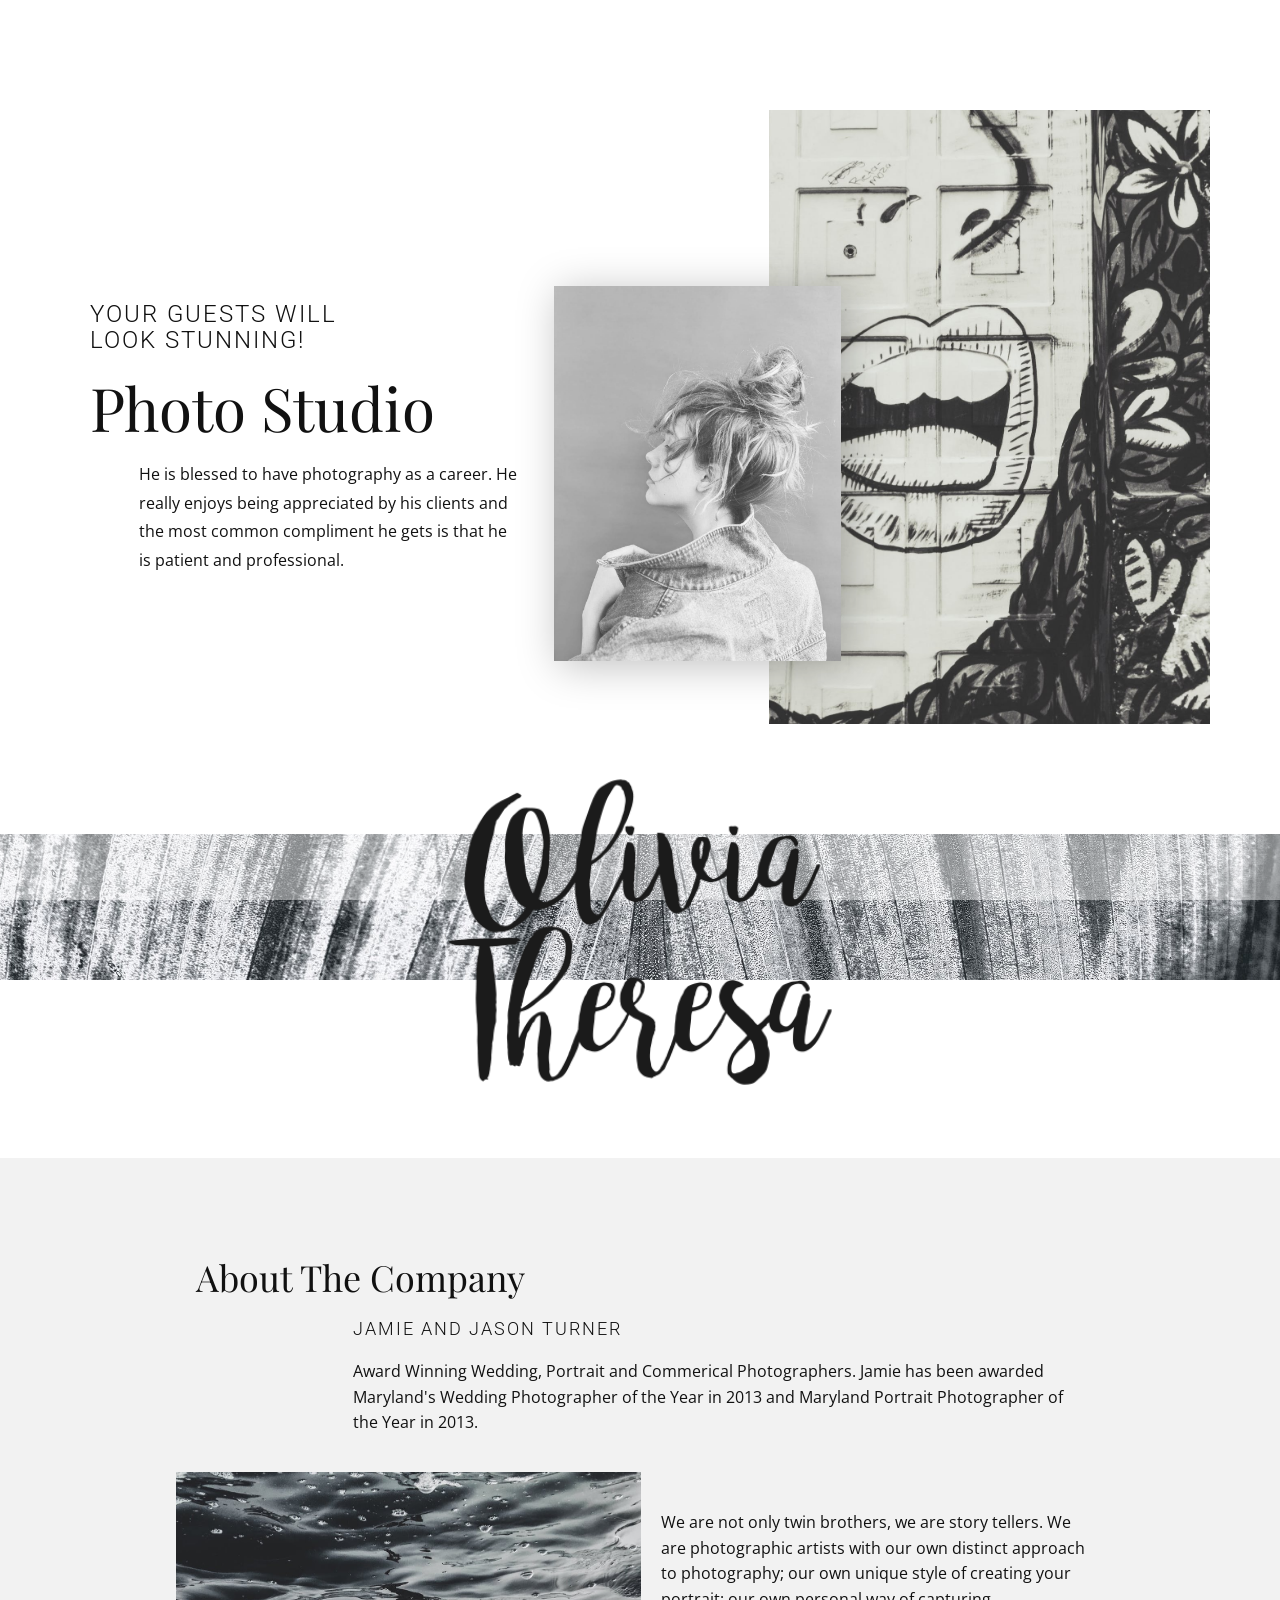
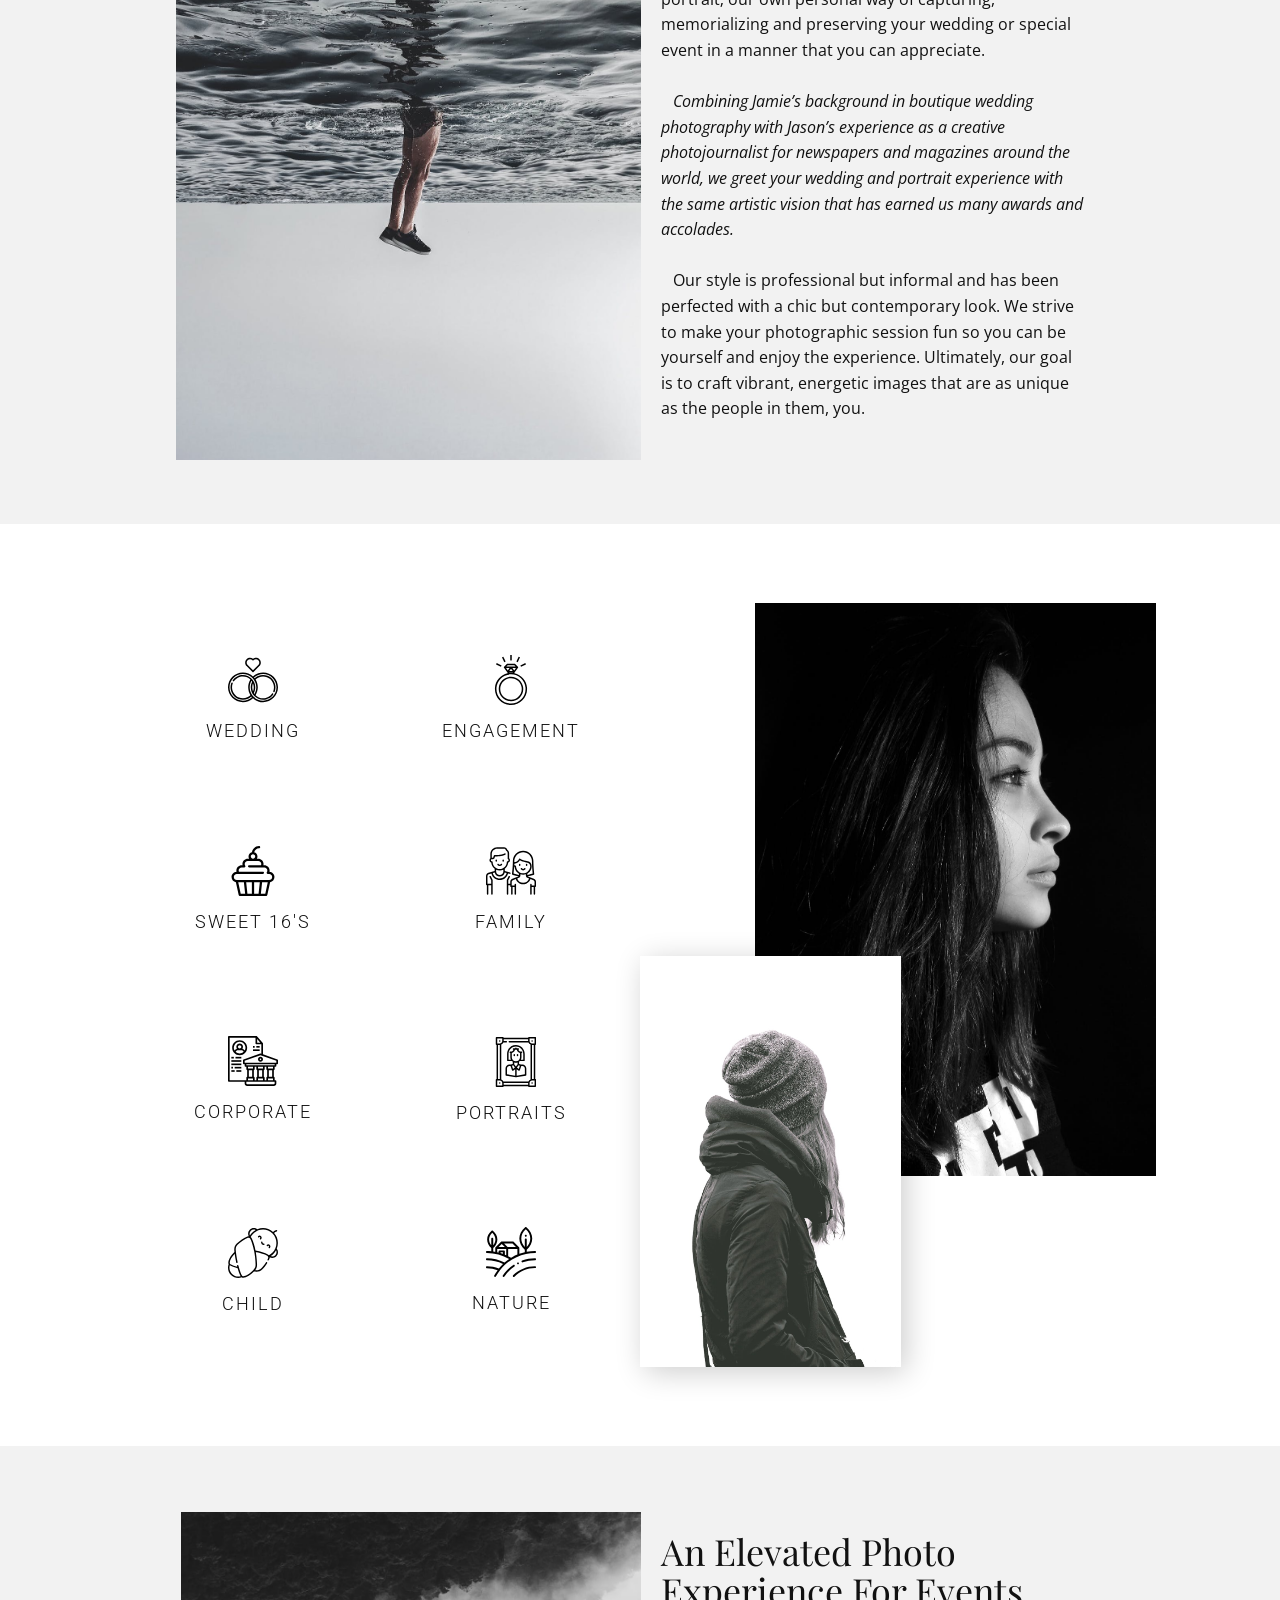
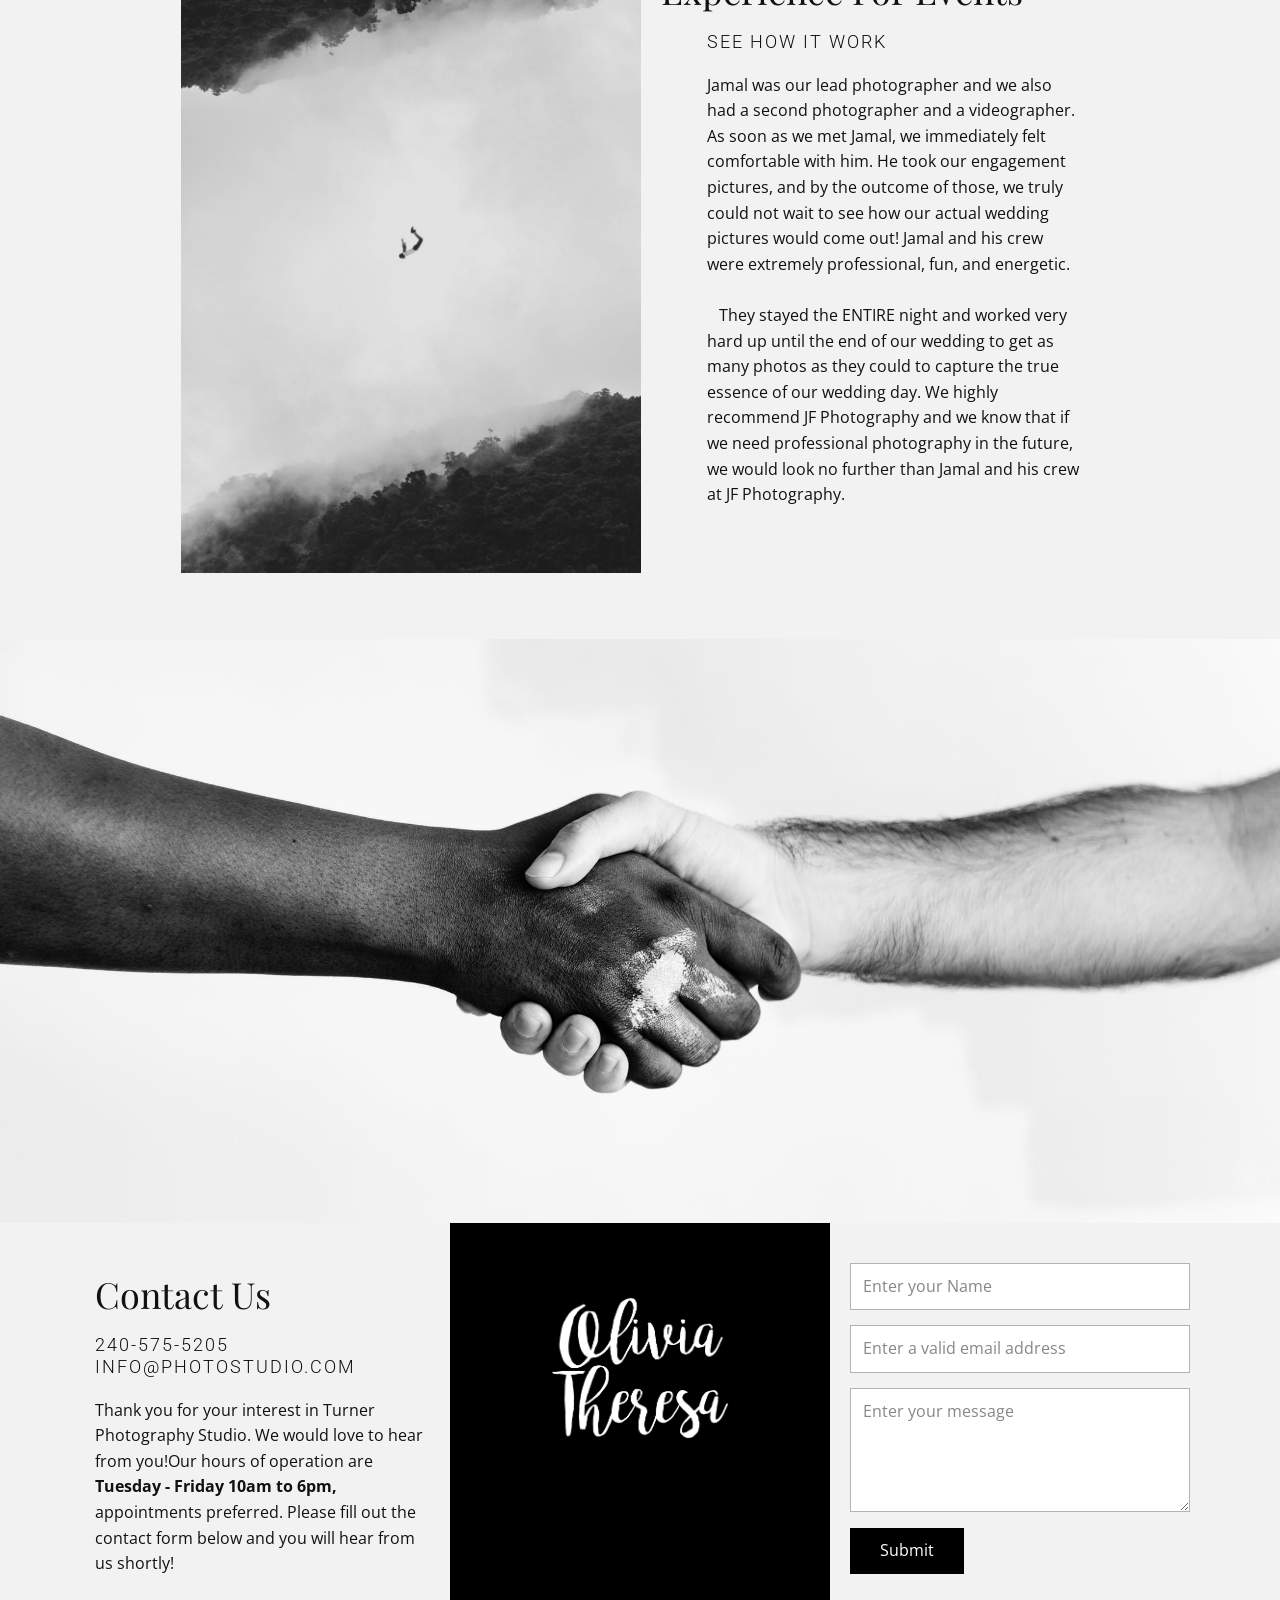
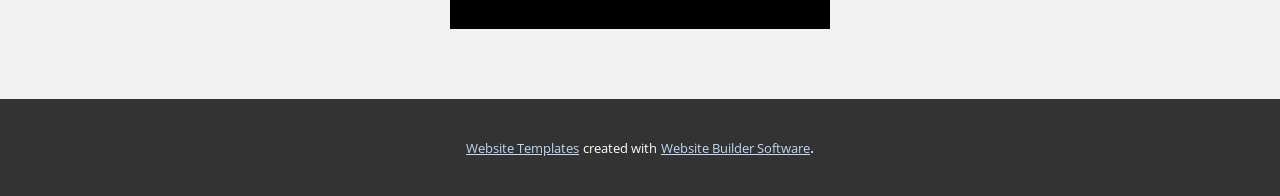
==== commit ff4272c4: "try" ====
--- a/Photo-Studio-3.0-1.html
+++ b/Photo-Studio-3.0-1.html
@@ -20,7 +20,6 @@
     
     
     
-    
     <script type="application/ld+json">{
 		"@context": "http://schema.org",
 		"@type": "Organization",
@@ -46,8 +45,8 @@
               </div>
               <div class="u-container-style u-layout-cell u-right-cell u-size-30 u-layout-cell-2">
                 <div class="u-container-layout u-container-layout-2">
-                  <img src="/images/pexelsphoto959314.jpeg" alt="" class="u-expanded-width-md u-image u-image-default u-image-1">
-                  <img src="/images/pexelsphoto789812.jpeg" alt="" class="u-image u-image-default u-image-2">
+                  <img src="images/pexelsphoto959314.jpeg" alt="" class="u-expanded-width-md u-image u-image-default u-image-1">
+                  <img src="images/pexelsphoto789812.jpeg" alt="" class="u-image u-image-default u-image-2">
                 </div>
               </div>
             </div>
@@ -57,7 +56,7 @@
     </section>
     <section class="skrollable skrollable-after u-clearfix u-image u-parallax u-shading u-section-2" id="carousel_c554">
       <div class="u-clearfix u-sheet u-sheet-1">
-        <img src="/images/Untitled1.png" alt="" class="u-image u-image-contain u-image-default u-image-1" data-image-width="373" data-image-height="299">
+        <img src="images/Untitled1.png" alt="" class="u-image u-image-contain u-image-default u-image-1" data-image-width="373" data-image-height="299">
       </div>
     </section>
     <section class="u-clearfix u-grey-5 u-section-3" id="sec-b3a9">
@@ -206,8 +205,8 @@
                 <div class="u-layout-col">
                   <div class="u-container-style u-layout-cell u-right-cell u-size-60 u-layout-cell-9">
                     <div class="u-container-layout u-container-layout-9">
-                      <img class="u-expanded-height-sm u-expanded-height-xs u-image u-image-1" src="/images/portraitphotographyprofilefaceone38289.jpeg" data-image-width="1061" data-image-height="1500">
-                      <img src="/images/pexelsphoto106567.jpeg" alt="" class="u-image u-image-default u-image-2" data-image-width="2250" data-image-height="1500">
+                      <img class="u-expanded-height-sm u-expanded-height-xs u-image u-image-1" src="images/portraitphotographyprofilefaceone38289.jpeg" data-image-width="1061" data-image-height="1500">
+                      <img src="images/pexelsphoto106567.jpeg" alt="" class="u-image u-image-default u-image-2" data-image-width="2250" data-image-height="1500">
                     </div>
                   </div>
                 </div>
@@ -263,7 +262,7 @@
               <div class="u-container-style u-layout-cell u-size-20 u-layout-cell-2">
                 <div class="u-container-layout u-container-layout-2">
                   <div class="u-black u-expanded u-shape u-shape-rectangle u-shape-1"></div>
-                  <img src="/images/Untitled1-2.png" alt="" class="u-image u-image-default u-image-1" data-image-width="373" data-image-height="299">
+                  <img src="images/Untitled1-2.png" alt="" class="u-image u-image-default u-image-1" data-image-width="373" data-image-height="299">
                 </div>
               </div>
               <div class="u-container-style u-layout-cell u-right-cell u-size-20 u-layout-cell-3">
@@ -300,13 +299,6 @@
         </div>
       </div>
     </section>
-    <section class="u-align-center u-clearfix u-image u-shading u-section-8" src="" data-image-width="256" data-image-height="256" id="sec-5f2f">
-      <div class="u-clearfix u-sheet u-valign-middle u-sheet-1">
-        <h1 class="u-text u-text-default u-title u-text-1">INTUITIVE</h1>
-        <p class="u-large-text u-text u-text-default u-text-variant u-text-2">Sample text. Lorem ipsum dolor sit amet, consectetur adipiscing elit nullam nunc justo sagittis suscipit ultrices.</p>
-        <a href="#" class="u-btn u-button-style u-palette-2-base u-btn-1">Read More</a>
-      </div>
-    </section>
     
     
     
--- a/Photo-Studio-3.0-1.css
+++ b/Photo-Studio-3.0-1.css
@@ -219,7 +219,7 @@
     margin: -486px auto 225px 50px;
   }
 } .u-section-2 {
-  background-image: linear-gradient(0deg, rgba(255,255,255,0.45), rgba(255,255,255,0.45)), url("/images/pexelsphoto1985175.jpeg");
+  background-image: linear-gradient(0deg, rgba(255,255,255,0.45), rgba(255,255,255,0.45)), url("images/pexelsphoto1985175.jpeg");
 }
 
 .u-section-2 .u-sheet-1 {
@@ -313,7 +313,7 @@
 
 .u-section-3 .u-image-1 {
   min-height: 541px;
-  background-image: url("/images/pexelsphoto1770803.jpeg");
+  background-image: url("images/pexelsphoto1770803.jpeg");
   background-position: 50% 50%;
 }
 
@@ -988,7 +988,7 @@
 
 .u-section-5 .u-image-1 {
   min-height: 644px;
-  background-image: url("/images/pexelsphoto1793525.jpeg");
+  background-image: url("images/pexelsphoto1793525.jpeg");
   background-position: 50% 50%;
 }
 
@@ -1138,7 +1138,7 @@
     margin-left: 14px;
   }
 } .u-section-6 {
-  background-image: url("/images/pexelsphoto1389098.jpeg");
+  background-image: url("images/pexelsphoto1389098.jpeg");
   background-position: 50% 50%;
 }
 
@@ -1373,56 +1373,4 @@
     margin-left: 0;
     margin-right: 0;
   }
-} .u-section-8 {
-  background-image: linear-gradient(0deg, rgba(0,0,0,0.55), rgba(0,0,0,0.55)), url("[data-uri]");
-  background-position: 50% 50%;
-}
-
-.u-section-8 .u-sheet-1 {
-  min-height: 800px;
-}
-
-.u-section-8 .u-text-1 {
-  font-size: 6rem;
-  font-weight: 700;
-  margin: 60px auto 0;
-}
-
-.u-section-8 .u-text-2 {
-  margin: 30px auto 0;
-}
-
-.u-section-8 .u-btn-1 {
-  background-image: none;
-  text-transform: uppercase;
-  font-weight: 700;
-  margin: 40px auto 60px;
-}
-
-@media (max-width: 1199px) {
-  .u-section-8 .u-sheet-1 {
-    min-height: 660px;
-  }
-}
-
-@media (max-width: 991px) {
-  .u-section-8 .u-sheet-1 {
-    min-height: 506px;
-  }
-}
-
-@media (max-width: 767px) {
-  .u-section-8 .u-sheet-1 {
-    min-height: 380px;
-  }
-}
-
-@media (max-width: 575px) {
-  .u-section-8 .u-sheet-1 {
-    min-height: 239px;
-  }
-
-  .u-section-8 .u-text-1 {
-    font-size: 3.75rem;
-  }
 }
